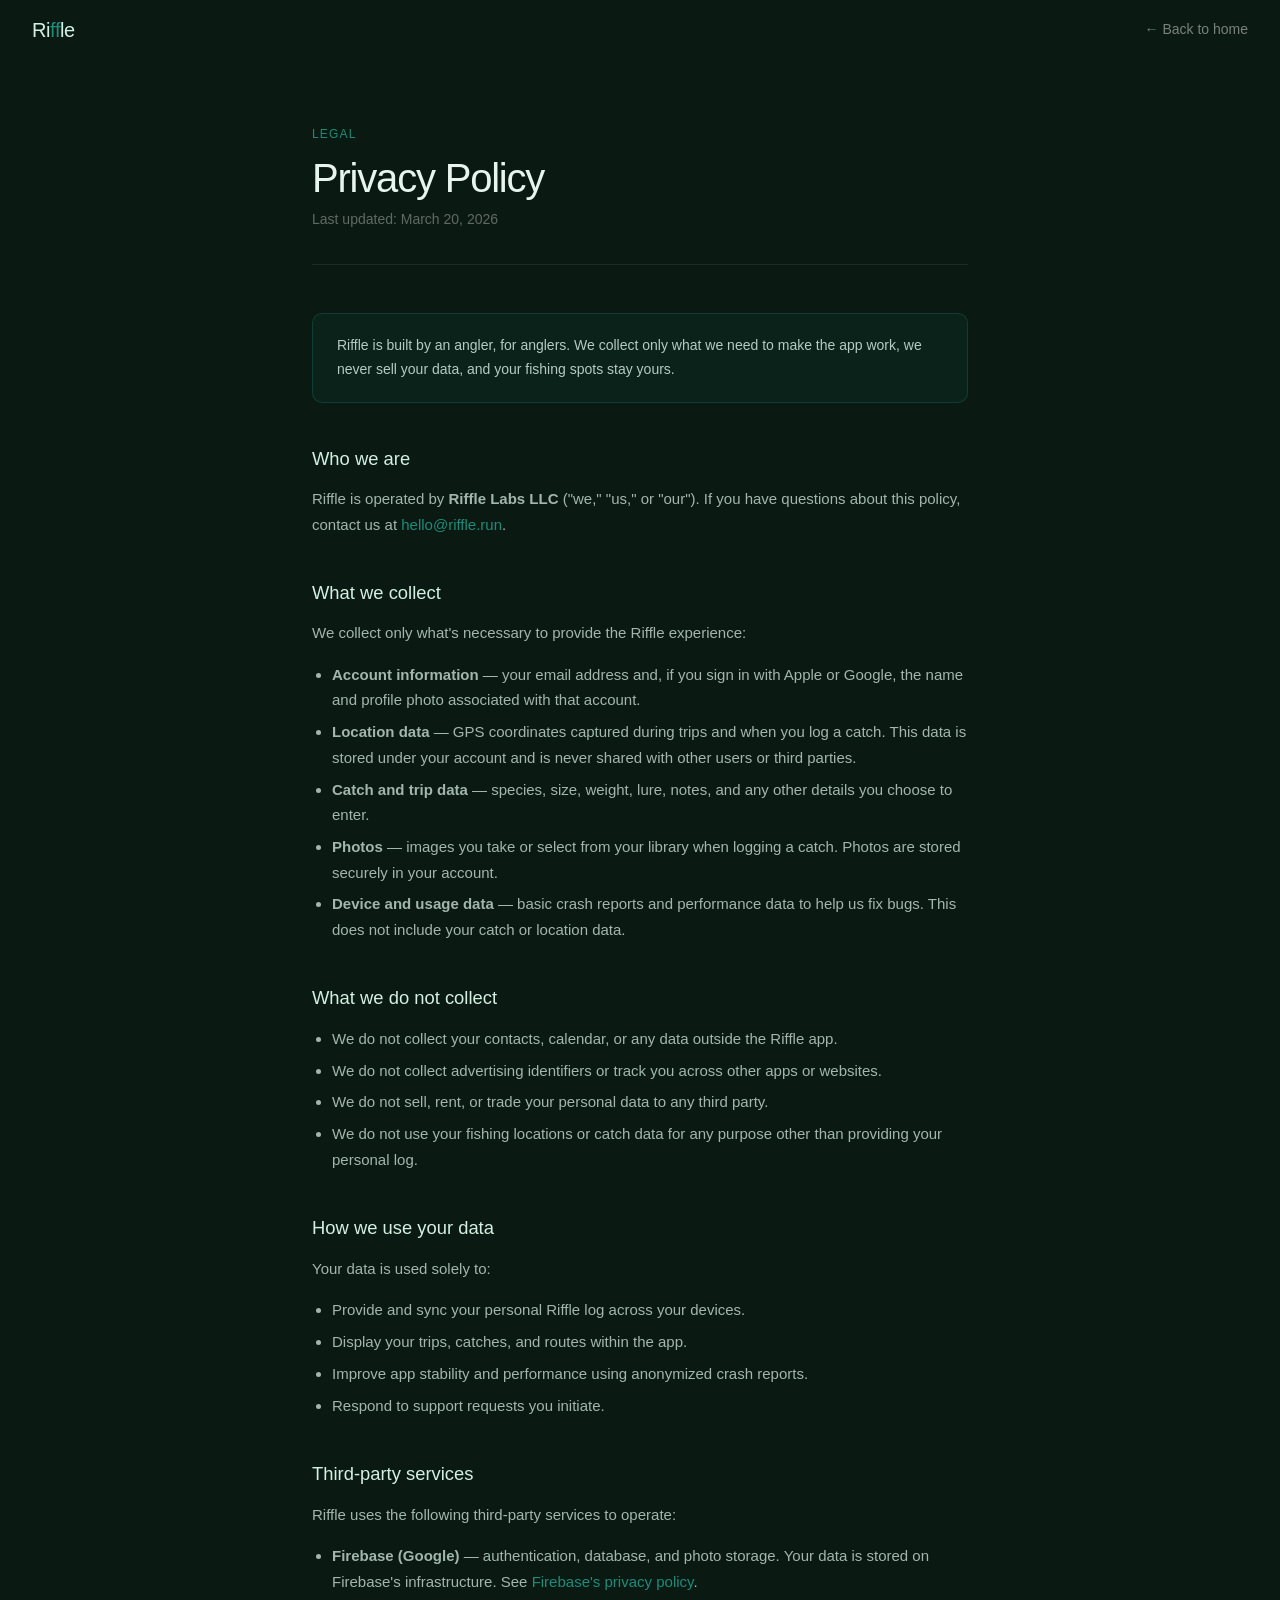
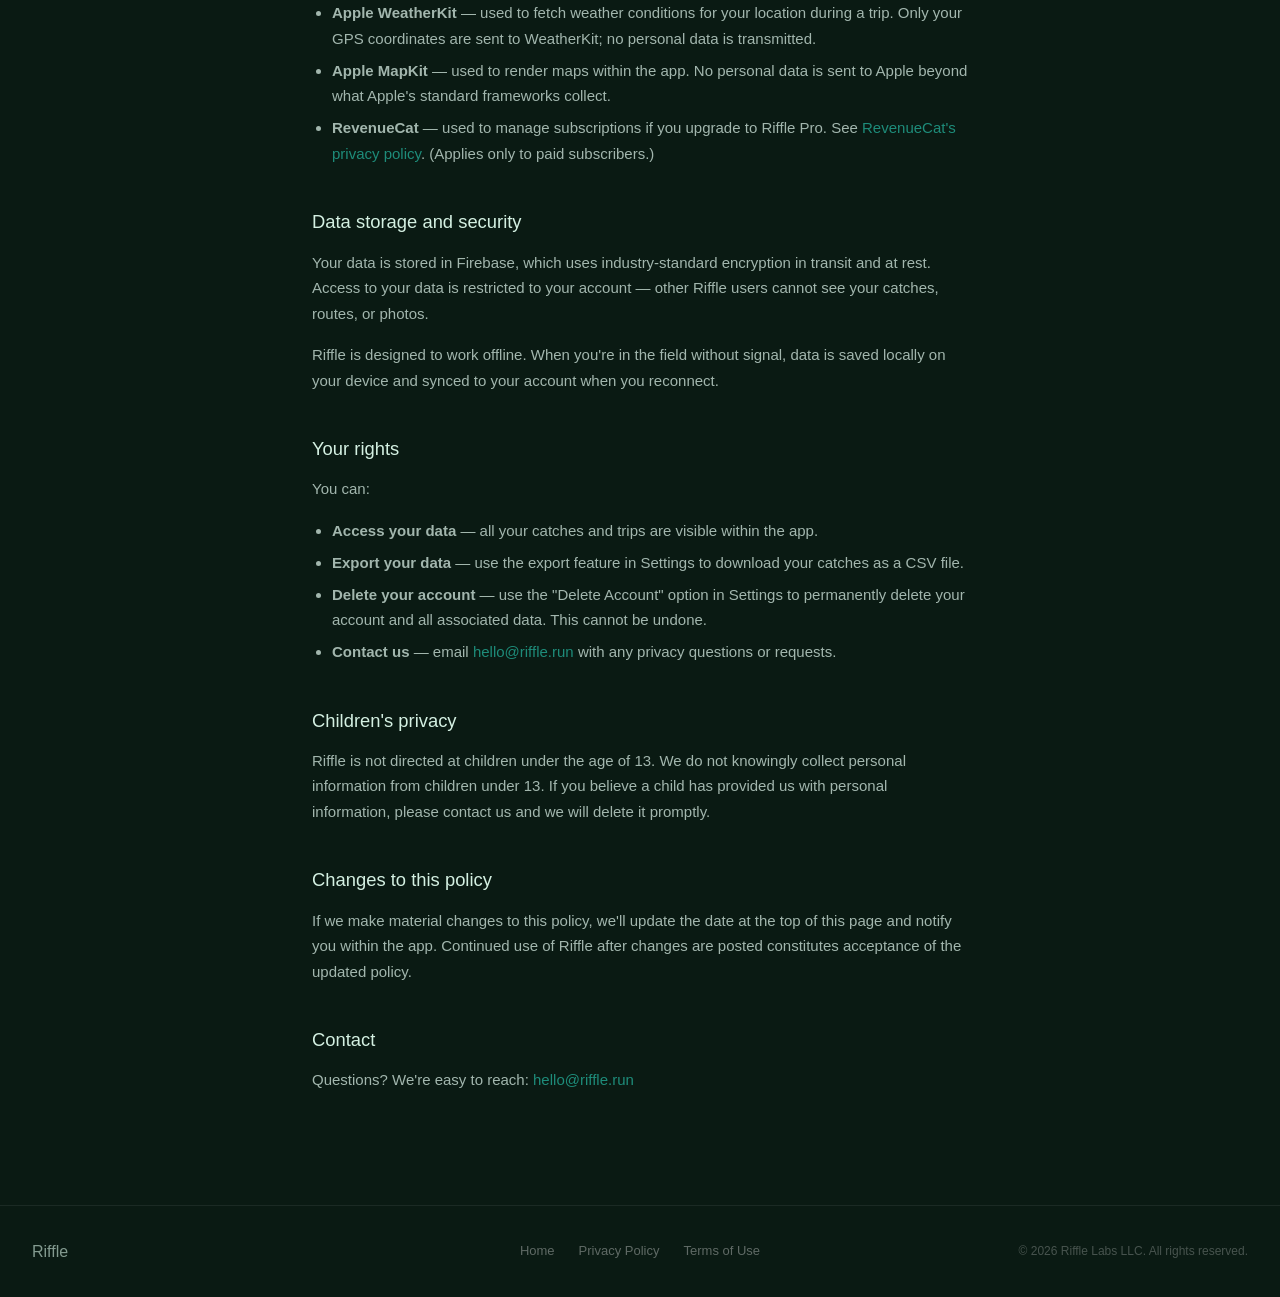
==== privacy.html @ 68048038 "Update site colors to match app palette and add scroll-aware nav - Hero background updated to rich t" ====
<!DOCTYPE html>
<html lang="en">
<head>
  <meta charset="UTF-8">
  <meta name="viewport" content="width=device-width, initial-scale=1.0">
  <title>Privacy Policy — Riffle</title>
  <meta name="description" content="Riffle privacy policy — we collect only what's needed to make the app work and never sell your data.">
  <meta name="robots" content="index, follow">
  <link rel="canonical" href="https://riffle.run/privacy.html">

  <!-- Open Graph -->
  <meta property="og:type" content="website">
  <meta property="og:url" content="https://riffle.run/privacy.html">
  <meta property="og:title" content="Privacy Policy — Riffle">
  <meta property="og:description" content="Riffle privacy policy — we collect only what's needed to make the app work and never sell your data.">
  <meta property="og:image" content="https://riffle.run/og-image.png">

  <link rel="stylesheet" href="global.css">
  <style>
    body { color: #c8ddd4; line-height: 1.7; }

    .container {
      max-width: 720px;
      margin: 0 auto;
      padding: 4rem 2rem 6rem;
    }
    .doc-label {
      font-size: 12px; letter-spacing: 0.1em;
      color: #1E8C7A; text-transform: uppercase;
      margin-bottom: 0.75rem;
    }
    h1 {
      font-size: 2.5rem; font-weight: 500;
      letter-spacing: -0.03em; color: #e8f5ef;
      margin-bottom: 0.5rem; line-height: 1.1;
    }
    .doc-meta {
      font-size: 14px; color: rgba(255,255,255,0.35);
      margin-bottom: 3rem;
      padding-bottom: 2rem;
      border-bottom: 0.5px solid rgba(255,255,255,0.08);
    }
    h2 {
      font-size: 1.15rem; font-weight: 500;
      color: #d4f0e2; margin: 2.5rem 0 0.75rem;
    }
    p {
      font-size: 15px; color: rgba(200,221,212,0.8);
      margin-bottom: 1rem;
    }
    ul {
      margin: 0.5rem 0 1rem 1.25rem;
    }
    li {
      font-size: 15px; color: rgba(200,221,212,0.8);
      margin-bottom: 0.4rem;
    }
    a { color: #1E8C7A; text-decoration: none; }
    a:hover { text-decoration: underline; }
    .highlight-box {
      background: rgba(30,140,122,0.08);
      border: 0.5px solid rgba(30,140,122,0.25);
      border-radius: 10px;
      padding: 1.25rem 1.5rem;
      margin: 2rem 0;
    }
    .highlight-box p {
      margin: 0; font-size: 14px;
      color: rgba(200,221,212,0.9);
    }
  </style>
</head>
<body>

<nav>
  <a href="index.html" class="nav-logo">Ri<span>ff</span>le</a>
  <a href="index.html" class="nav-back">← Back to home</a>
</nav>

<div class="container">
  <div class="doc-label">Legal</div>
  <h1>Privacy Policy</h1>
  <p class="doc-meta">Last updated: March 20, 2026</p>

  <div class="highlight-box">
    <p>Riffle is built by an angler, for anglers. We collect only what we need to make the app work, we never sell your data, and your fishing spots stay yours.</p>
  </div>

  <h2>Who we are</h2>
  <p>Riffle is operated by <strong>Riffle Labs LLC</strong> ("we," "us," or "our"). If you have questions about this policy, contact us at <a href="mailto:hello@riffle.run">hello@riffle.run</a>.</p>

  <h2>What we collect</h2>
  <p>We collect only what's necessary to provide the Riffle experience:</p>
  <ul>
    <li><strong>Account information</strong> — your email address and, if you sign in with Apple or Google, the name and profile photo associated with that account.</li>
    <li><strong>Location data</strong> — GPS coordinates captured during trips and when you log a catch. This data is stored under your account and is never shared with other users or third parties.</li>
    <li><strong>Catch and trip data</strong> — species, size, weight, lure, notes, and any other details you choose to enter.</li>
    <li><strong>Photos</strong> — images you take or select from your library when logging a catch. Photos are stored securely in your account.</li>
    <li><strong>Device and usage data</strong> — basic crash reports and performance data to help us fix bugs. This does not include your catch or location data.</li>
  </ul>

  <h2>What we do not collect</h2>
  <ul>
    <li>We do not collect your contacts, calendar, or any data outside the Riffle app.</li>
    <li>We do not collect advertising identifiers or track you across other apps or websites.</li>
    <li>We do not sell, rent, or trade your personal data to any third party.</li>
    <li>We do not use your fishing locations or catch data for any purpose other than providing your personal log.</li>
  </ul>

  <h2>How we use your data</h2>
  <p>Your data is used solely to:</p>
  <ul>
    <li>Provide and sync your personal Riffle log across your devices.</li>
    <li>Display your trips, catches, and routes within the app.</li>
    <li>Improve app stability and performance using anonymized crash reports.</li>
    <li>Respond to support requests you initiate.</li>
  </ul>

  <h2>Third-party services</h2>
  <p>Riffle uses the following third-party services to operate:</p>
  <ul>
    <li><strong>Firebase (Google)</strong> — authentication, database, and photo storage. Your data is stored on Firebase's infrastructure. See <a href="https://firebase.google.com/support/privacy" target="_blank">Firebase's privacy policy</a>.</li>
    <li><strong>Apple WeatherKit</strong> — used to fetch weather conditions for your location during a trip. Only your GPS coordinates are sent to WeatherKit; no personal data is transmitted.</li>
    <li><strong>Apple MapKit</strong> — used to render maps within the app. No personal data is sent to Apple beyond what Apple's standard frameworks collect.</li>
    <li><strong>RevenueCat</strong> — used to manage subscriptions if you upgrade to Riffle Pro. See <a href="https://www.revenuecat.com/privacy" target="_blank">RevenueCat's privacy policy</a>. (Applies only to paid subscribers.)</li>
  </ul>

  <h2>Data storage and security</h2>
  <p>Your data is stored in Firebase, which uses industry-standard encryption in transit and at rest. Access to your data is restricted to your account — other Riffle users cannot see your catches, routes, or photos.</p>
  <p>Riffle is designed to work offline. When you're in the field without signal, data is saved locally on your device and synced to your account when you reconnect.</p>

  <h2>Your rights</h2>
  <p>You can:</p>
  <ul>
    <li><strong>Access your data</strong> — all your catches and trips are visible within the app.</li>
    <li><strong>Export your data</strong> — use the export feature in Settings to download your catches as a CSV file.</li>
    <li><strong>Delete your account</strong> — use the "Delete Account" option in Settings to permanently delete your account and all associated data. This cannot be undone.</li>
    <li><strong>Contact us</strong> — email <a href="mailto:hello@riffle.run">hello@riffle.run</a> with any privacy questions or requests.</li>
  </ul>

  <h2>Children's privacy</h2>
  <p>Riffle is not directed at children under the age of 13. We do not knowingly collect personal information from children under 13. If you believe a child has provided us with personal information, please contact us and we will delete it promptly.</p>

  <h2>Changes to this policy</h2>
  <p>If we make material changes to this policy, we'll update the date at the top of this page and notify you within the app. Continued use of Riffle after changes are posted constitutes acceptance of the updated policy.</p>

  <h2>Contact</h2>
  <p>Questions? We're easy to reach: <a href="mailto:hello@riffle.run">hello@riffle.run</a></p>
</div>

<footer>
  <div class="footer-logo">Riffle</div>
  <div class="footer-links">
    <a href="index.html">Home</a>
    <a href="privacy.html">Privacy Policy</a>
    <a href="terms.html">Terms of Use</a>
  </div>
  <div class="footer-copy">© 2026 Riffle Labs LLC. All rights reserved.</div>
</footer>

<script>
  const nav = document.querySelector('nav');
  const onScroll = () => nav.classList.toggle('scrolled', window.scrollY > 10);
  window.addEventListener('scroll', onScroll, { passive: true });
</script>
</body>
</html>
---- global.css ----
/* Reset */
* { margin: 0; padding: 0; box-sizing: border-box; }
html { scroll-behavior: smooth; }

/* Base */
body {
  font-family: -apple-system, BlinkMacSystemFont, 'Segoe UI', sans-serif;
  background: #0a1a13;
}

/* Nav */
nav {
  position: sticky; top: 0; z-index: 100;
  display: flex; align-items: center; justify-content: space-between;
  padding: 0 2rem; height: 60px;
  background: transparent;
  backdrop-filter: none;
  border-bottom: 0.5px solid transparent;
  transition: background 0.3s ease, border-color 0.3s ease, backdrop-filter 0.3s ease;
}
nav.scrolled {
  background: rgba(10, 26, 19, 0.85);
  backdrop-filter: blur(8px);
  border-bottom-color: rgba(255,255,255,0.08);
}
.nav-logo { font-size: 20px; font-weight: 500; letter-spacing: -0.02em; color: #d4f0e2; text-decoration: none; }
.nav-logo span { color: #1E8C7A; }
.nav-links { display: flex; gap: 1.5rem; align-items: center; }
.nav-links a { font-size: 14px; color: rgba(240,237,232,0.65); text-decoration: none; transition: color 0.2s; }
.nav-links a:hover { color: #d4f0e2; }
.nav-cta {
  background: #F0A030; color: #fff; border: none;
  padding: 8px 18px; border-radius: 20px; font-size: 14px; font-weight: 500;
  cursor: pointer; text-decoration: none; transition: background 0.2s;
}
.nav-cta:hover { background: #D98E28; }
.nav-back { font-size: 14px; color: rgba(255,255,255,0.45); text-decoration: none; transition: color 0.2s; }
.nav-back:hover { color: #d4f0e2; }

/* Footer */
footer {
  padding: 2rem;
  border-top: 0.5px solid rgba(255,255,255,0.07);
  display: grid; grid-template-columns: 1fr auto 1fr;
  align-items: center; gap: 1rem;
}
.footer-copy { justify-self: end; }
.footer-logo { font-size: 16px; font-weight: 500; color: rgba(212,240,226,0.6); }
.footer-links { display: flex; gap: 1.5rem; flex-wrap: wrap; }
.footer-links a { font-size: 13px; color: rgba(255,255,255,0.35); text-decoration: none; transition: color 0.2s; }
.footer-links a:hover { color: rgba(255,255,255,0.65); }
.footer-copy { font-size: 12px; color: rgba(255,255,255,0.25); }

@media (max-width: 860px) {
  footer {
    display: flex; flex-direction: column;
    align-items: center; text-align: center;
    gap: 0.75rem;
  }
  .footer-copy { justify-self: unset; }
  .footer-links { justify-content: center; }
}
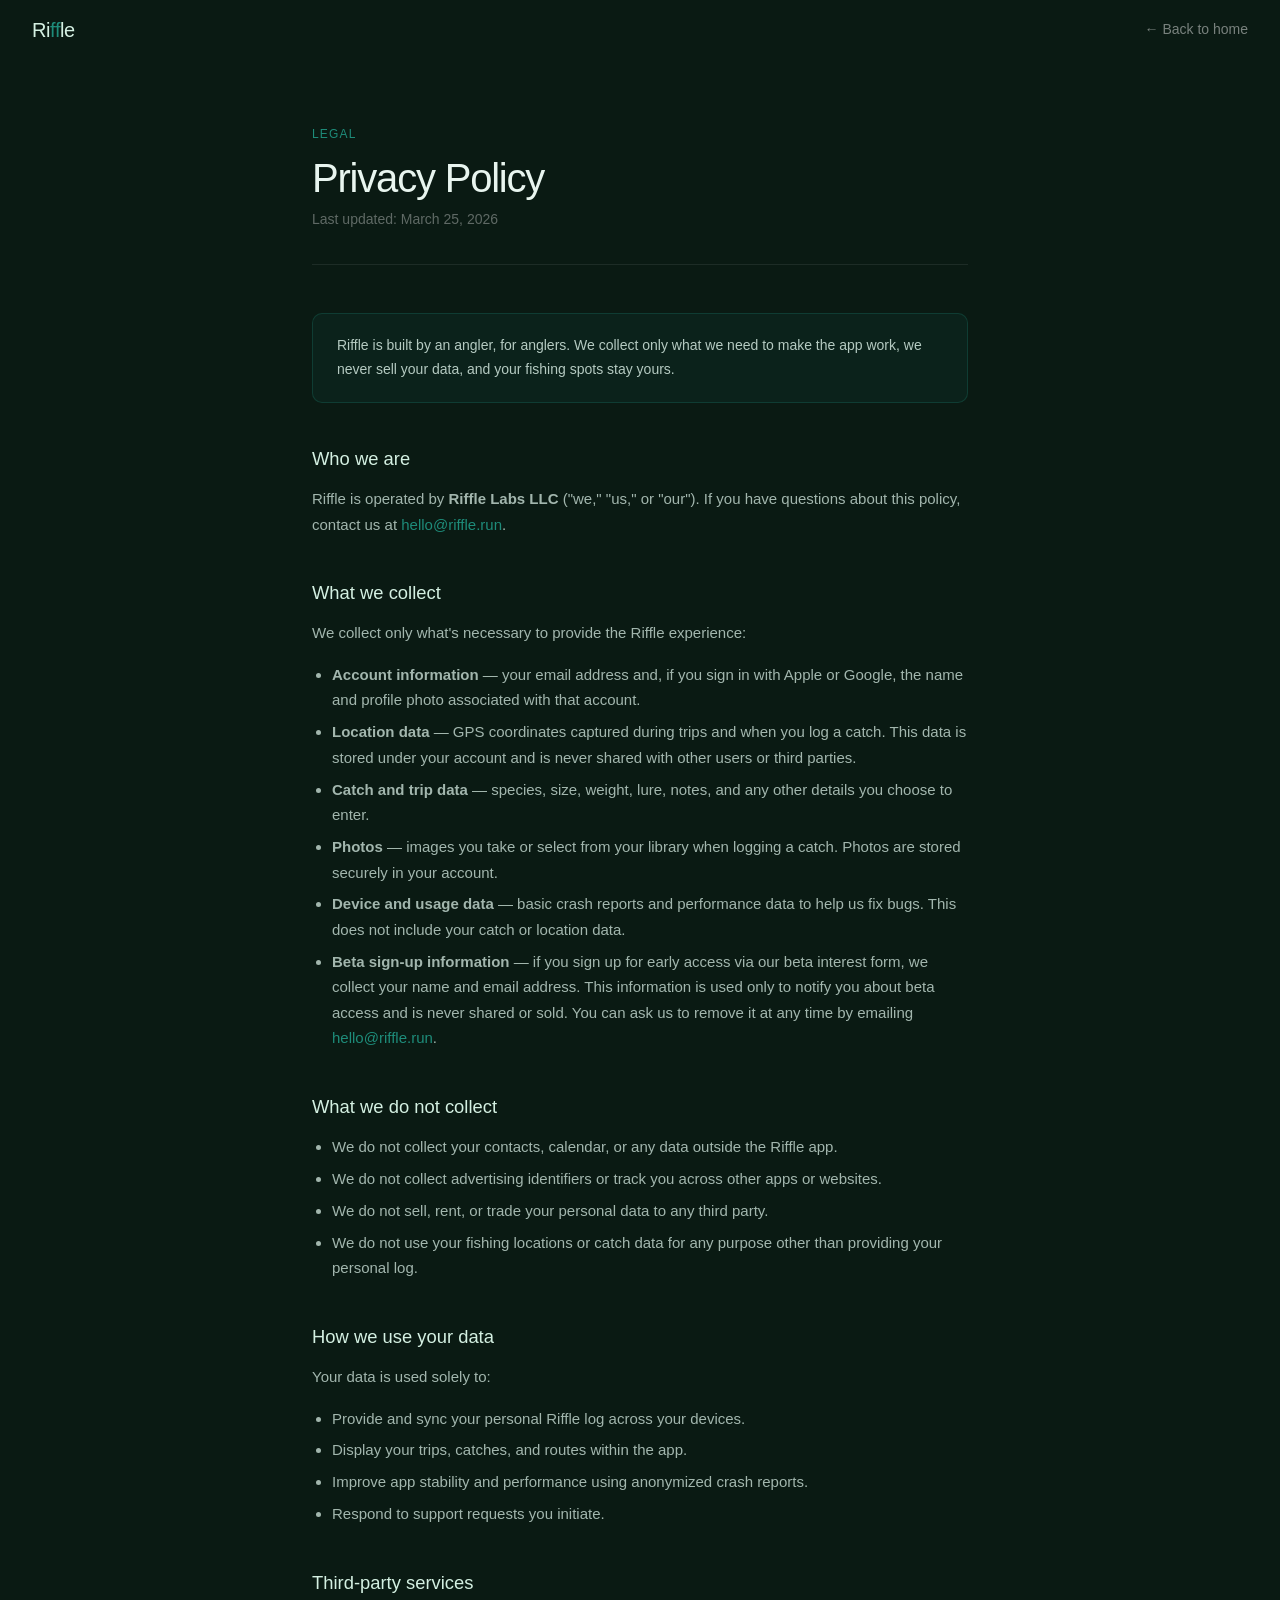
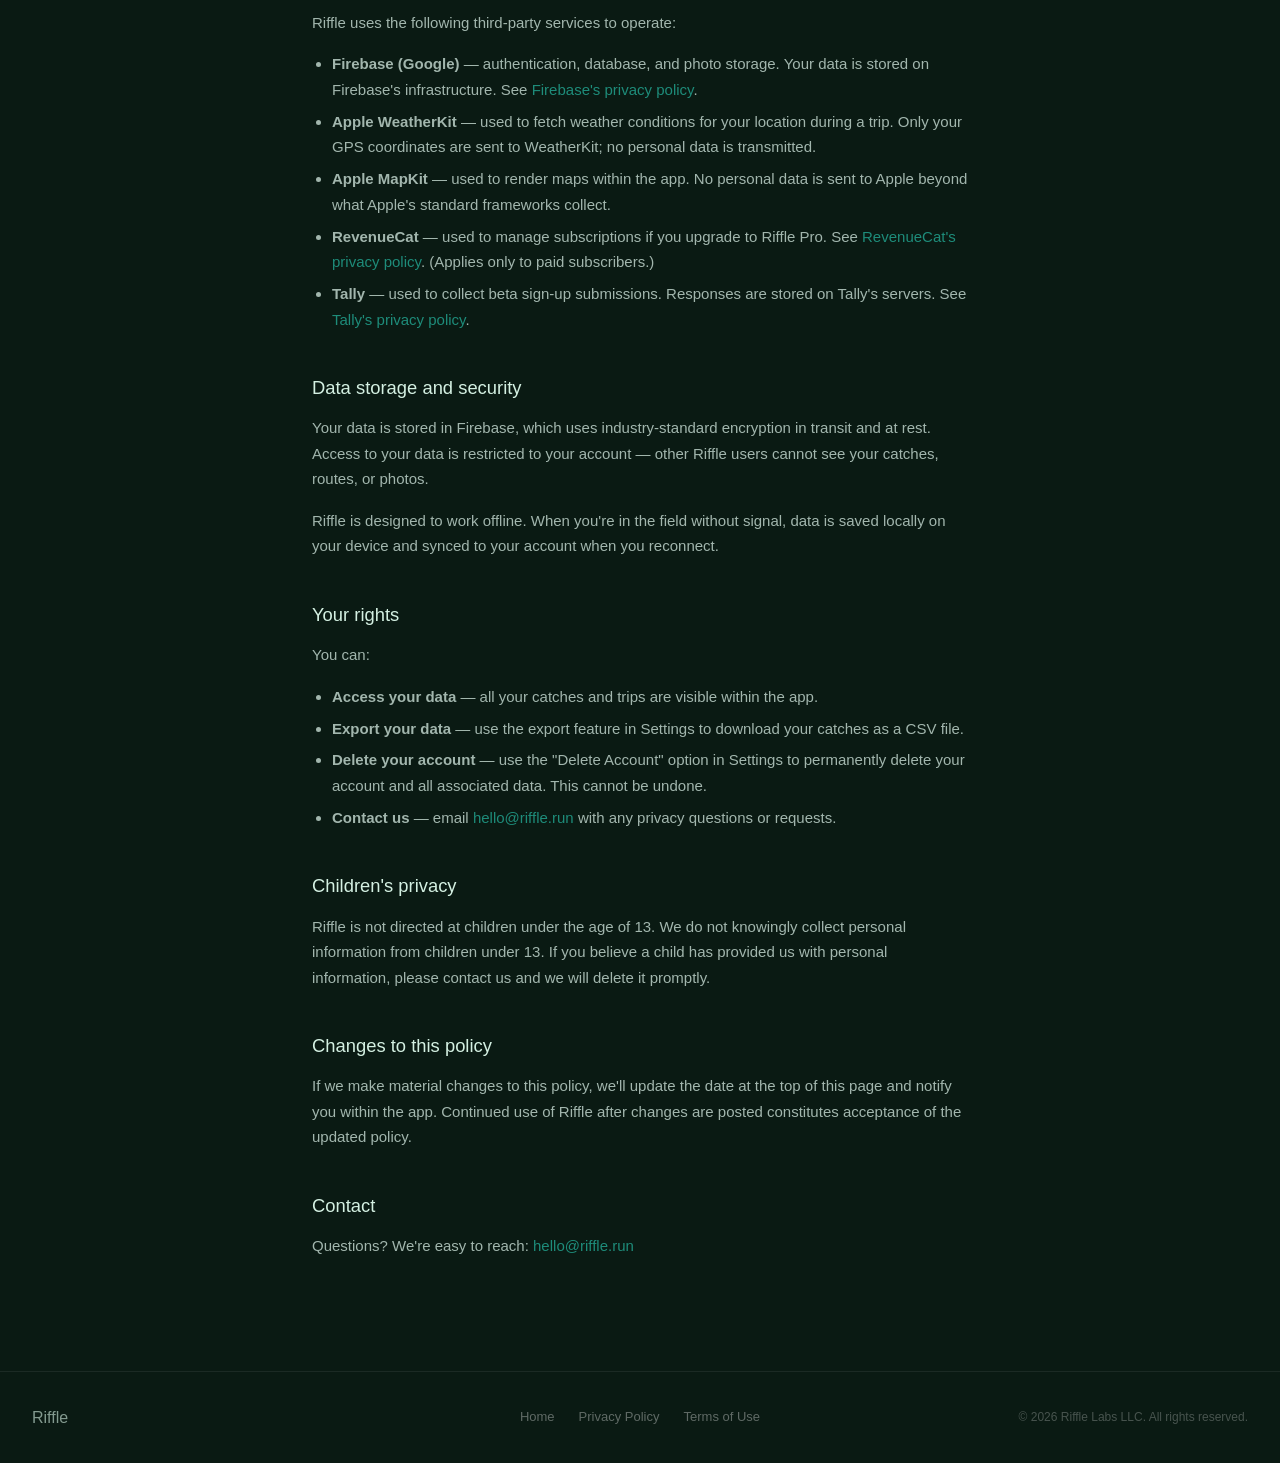
==== commit ca38c6ad: "Update privacy policy for beta sign-up data collection Co-Authored-By: Claude Sonnet 4.6 <noreply@an" ====
--- a/privacy.html
+++ b/privacy.html
@@ -80,7 +80,7 @@
 <div class="container">
   <div class="doc-label">Legal</div>
   <h1>Privacy Policy</h1>
-  <p class="doc-meta">Last updated: March 20, 2026</p>
+  <p class="doc-meta">Last updated: March 25, 2026</p>
 
   <div class="highlight-box">
     <p>Riffle is built by an angler, for anglers. We collect only what we need to make the app work, we never sell your data, and your fishing spots stay yours.</p>
@@ -97,6 +97,7 @@
     <li><strong>Catch and trip data</strong> — species, size, weight, lure, notes, and any other details you choose to enter.</li>
     <li><strong>Photos</strong> — images you take or select from your library when logging a catch. Photos are stored securely in your account.</li>
     <li><strong>Device and usage data</strong> — basic crash reports and performance data to help us fix bugs. This does not include your catch or location data.</li>
+    <li><strong>Beta sign-up information</strong> — if you sign up for early access via our beta interest form, we collect your name and email address. This information is used only to notify you about beta access and is never shared or sold. You can ask us to remove it at any time by emailing <a href="mailto:hello@riffle.run">hello@riffle.run</a>.</li>
   </ul>
 
   <h2>What we do not collect</h2>
@@ -123,6 +124,7 @@
     <li><strong>Apple WeatherKit</strong> — used to fetch weather conditions for your location during a trip. Only your GPS coordinates are sent to WeatherKit; no personal data is transmitted.</li>
     <li><strong>Apple MapKit</strong> — used to render maps within the app. No personal data is sent to Apple beyond what Apple's standard frameworks collect.</li>
     <li><strong>RevenueCat</strong> — used to manage subscriptions if you upgrade to Riffle Pro. See <a href="https://www.revenuecat.com/privacy" target="_blank">RevenueCat's privacy policy</a>. (Applies only to paid subscribers.)</li>
+    <li><strong>Tally</strong> — used to collect beta sign-up submissions. Responses are stored on Tally's servers. See <a href="https://tally.so/help/privacy-policy" target="_blank">Tally's privacy policy</a>.</li>
   </ul>
 
   <h2>Data storage and security</h2>
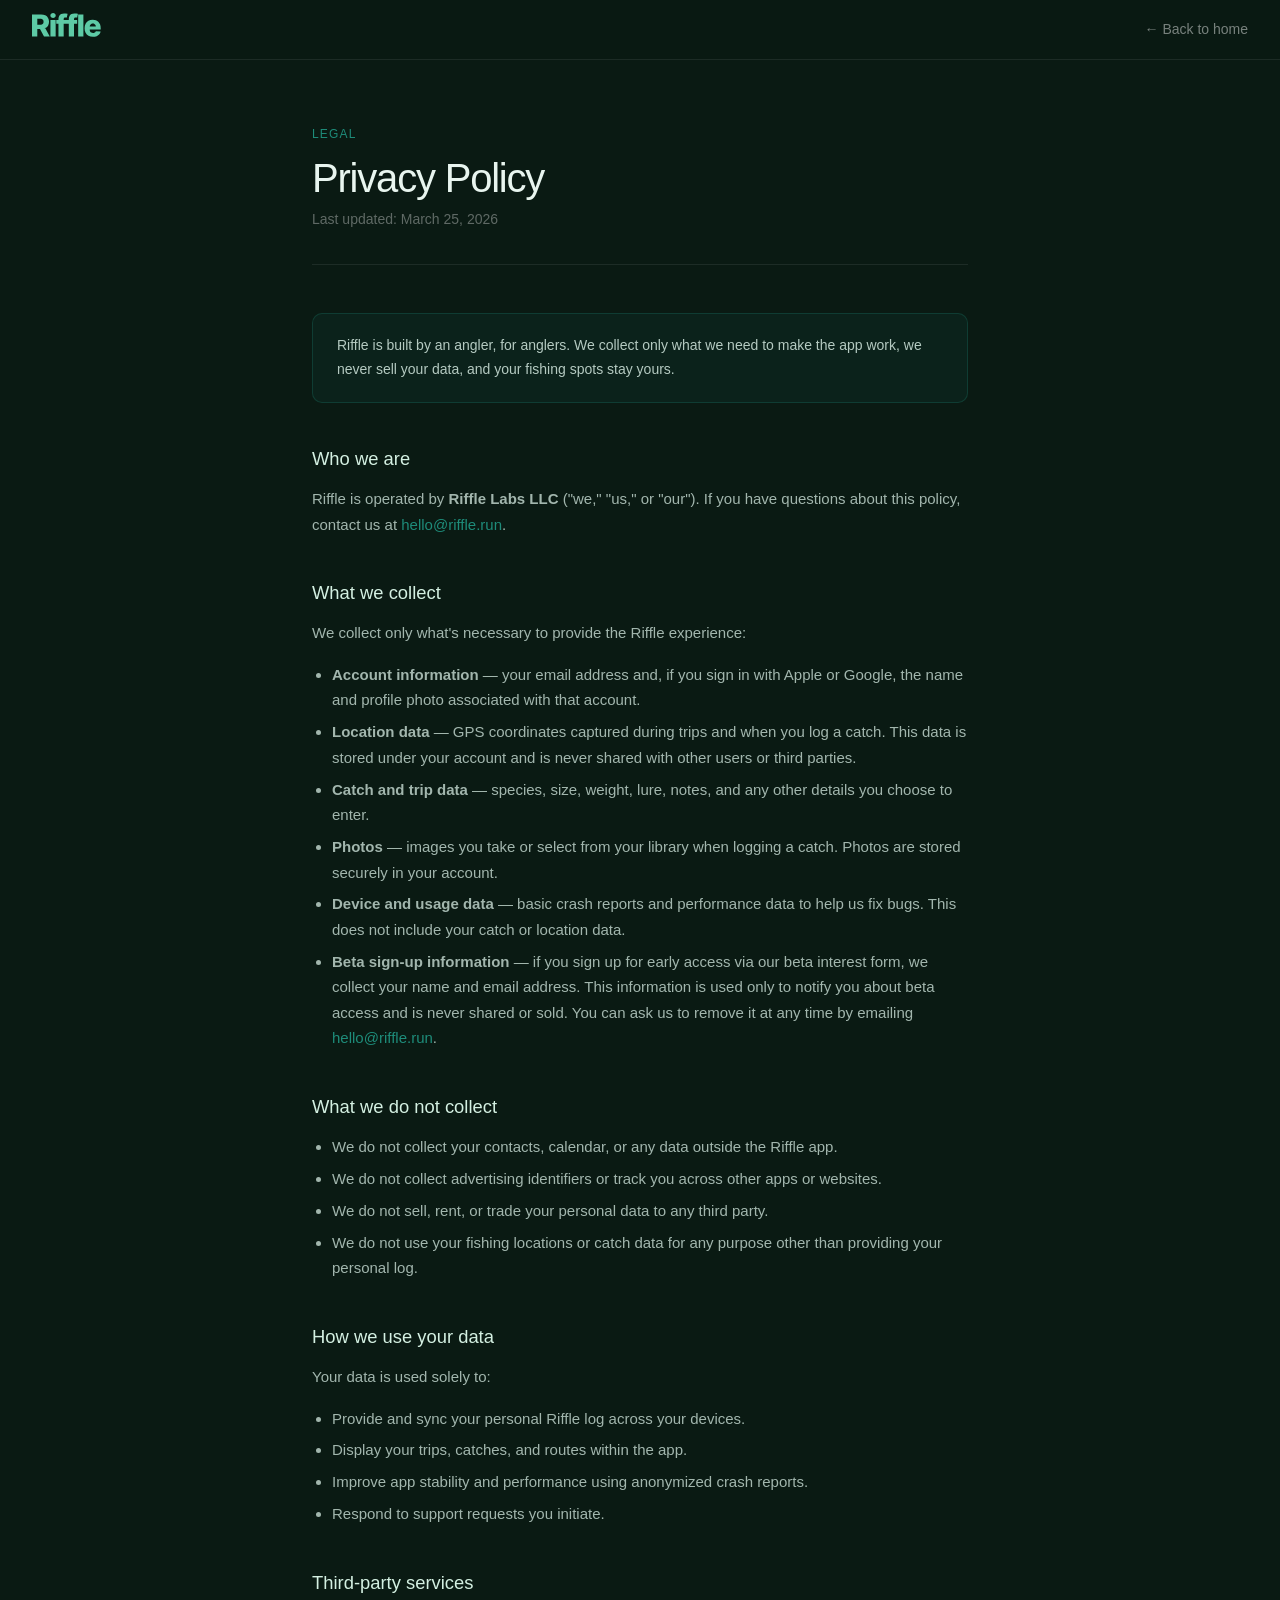
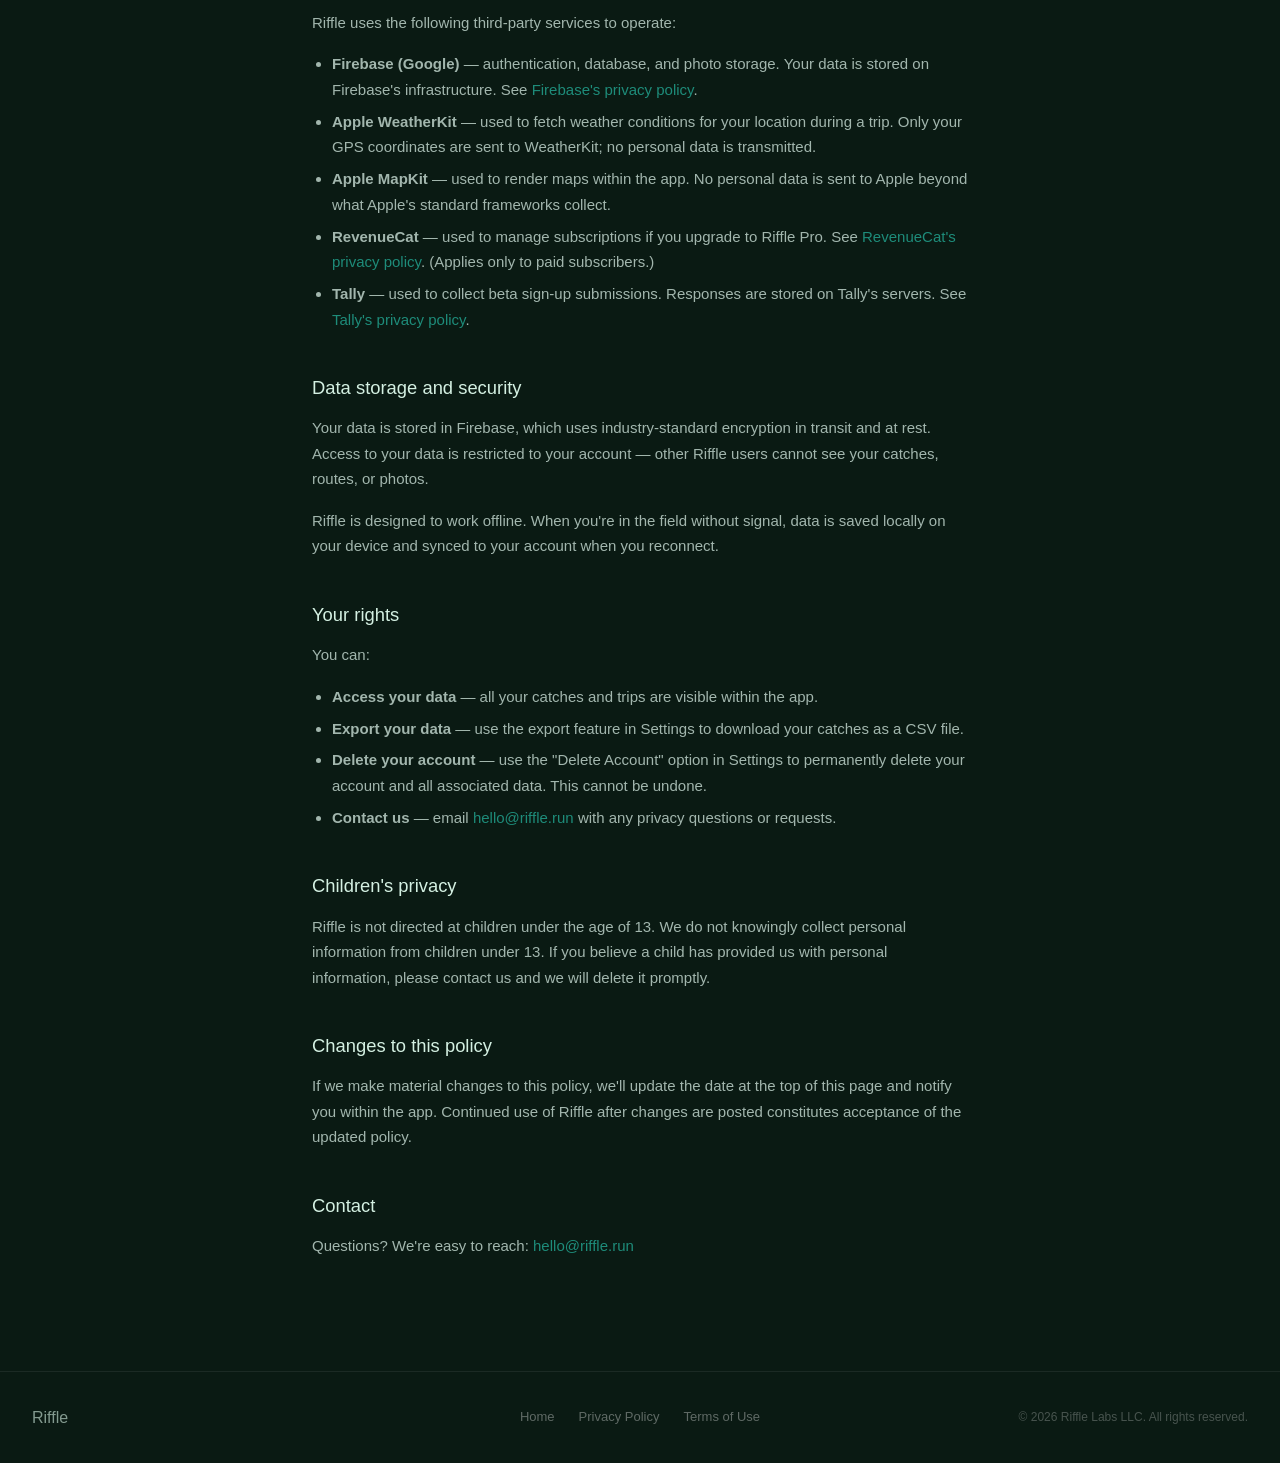
==== commit 637bdcd4: "Add SVG logo and persistent dark nav background Co-Authored-By: Claude Sonnet 4.6 <noreply@anthropic" ====
--- a/privacy.html
+++ b/privacy.html
@@ -73,7 +73,7 @@
 <body>
 
 <nav>
-  <a href="index.html" class="nav-logo">Ri<span>ff</span>le</a>
+  <a href="index.html" class="nav-logo"><img src="Riffle.svg" alt="Riffle" height="24"></a>
   <a href="index.html" class="nav-back">← Back to home</a>
 </nav>
 
--- a/global.css
+++ b/global.css
@@ -13,9 +13,9 @@
   position: sticky; top: 0; z-index: 100;
   display: flex; align-items: center; justify-content: space-between;
   padding: 0 2rem; height: 60px;
-  background: transparent;
-  backdrop-filter: none;
-  border-bottom: 0.5px solid transparent;
+  background: rgba(10, 26, 19, 0.85);
+  backdrop-filter: blur(8px);
+  border-bottom: 0.5px solid rgba(255,255,255,0.08);
   transition: background 0.3s ease, border-color 0.3s ease, backdrop-filter 0.3s ease;
 }
 nav.scrolled {
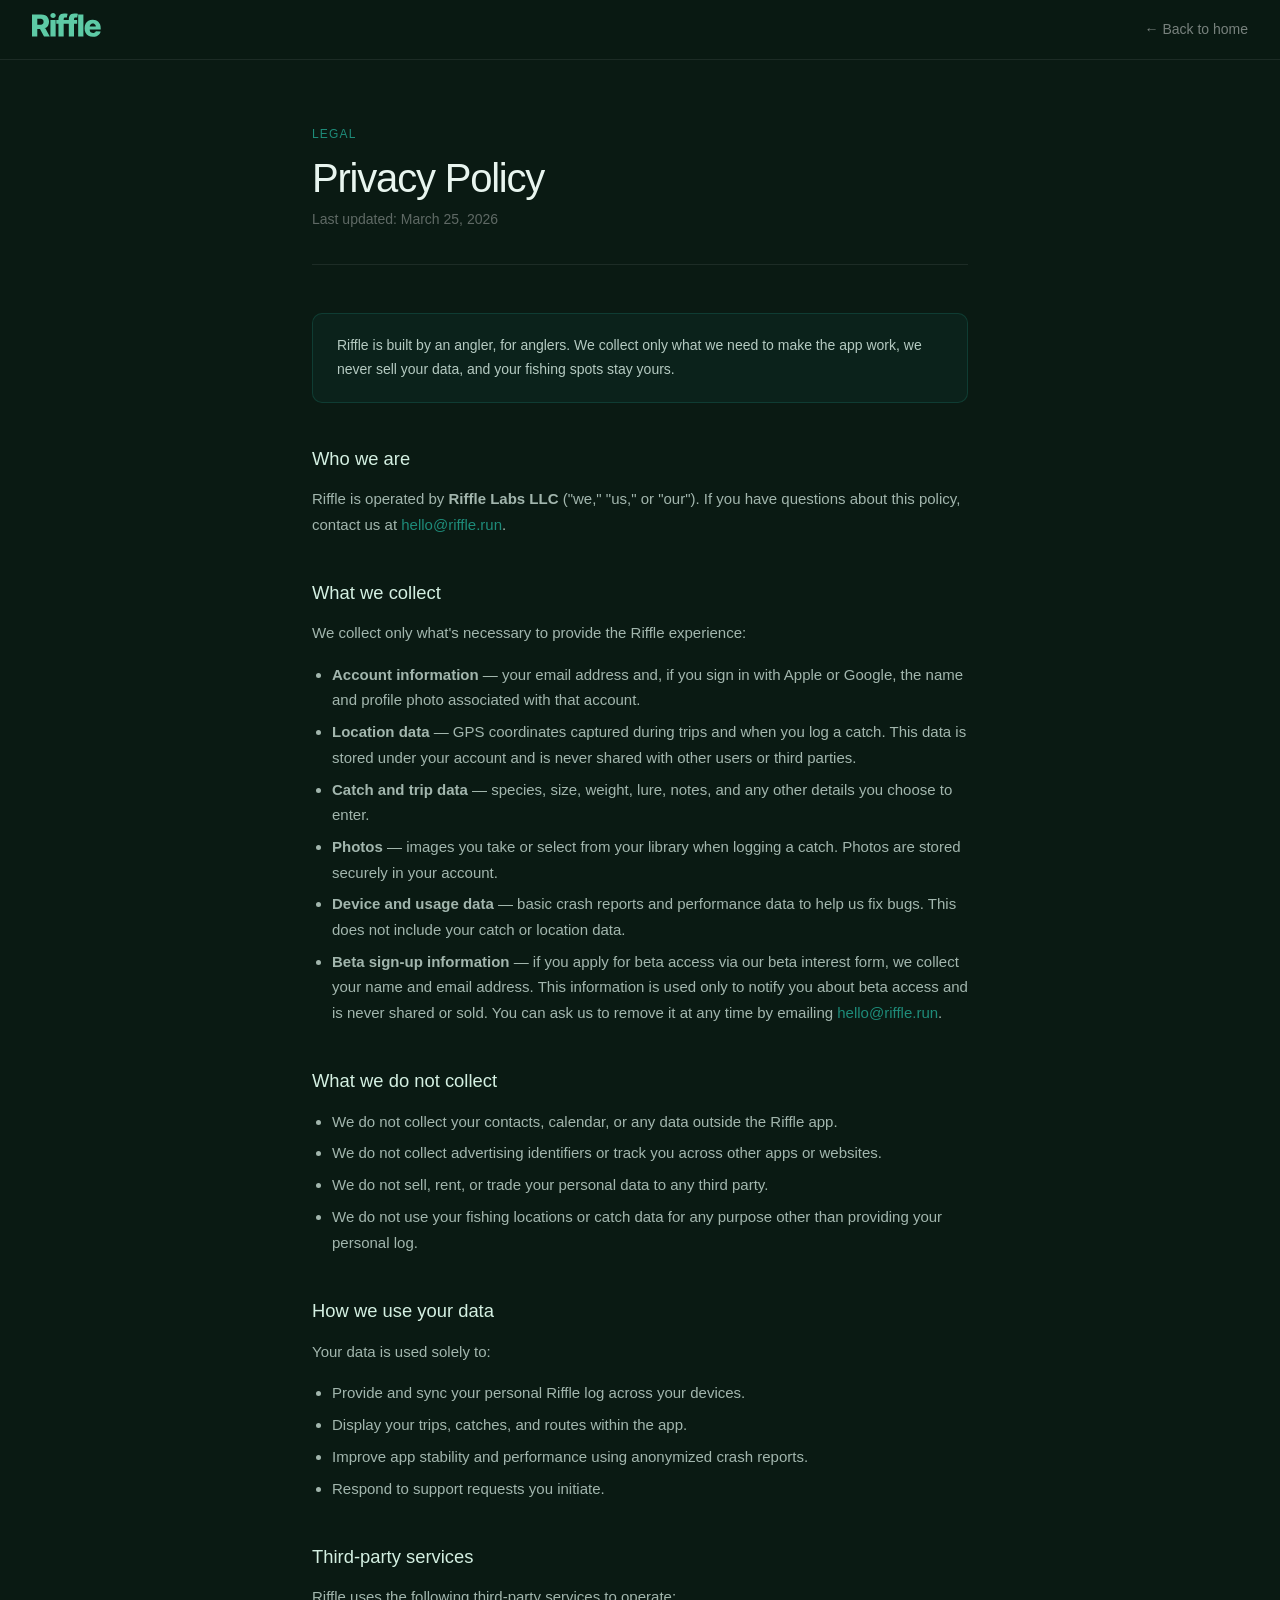
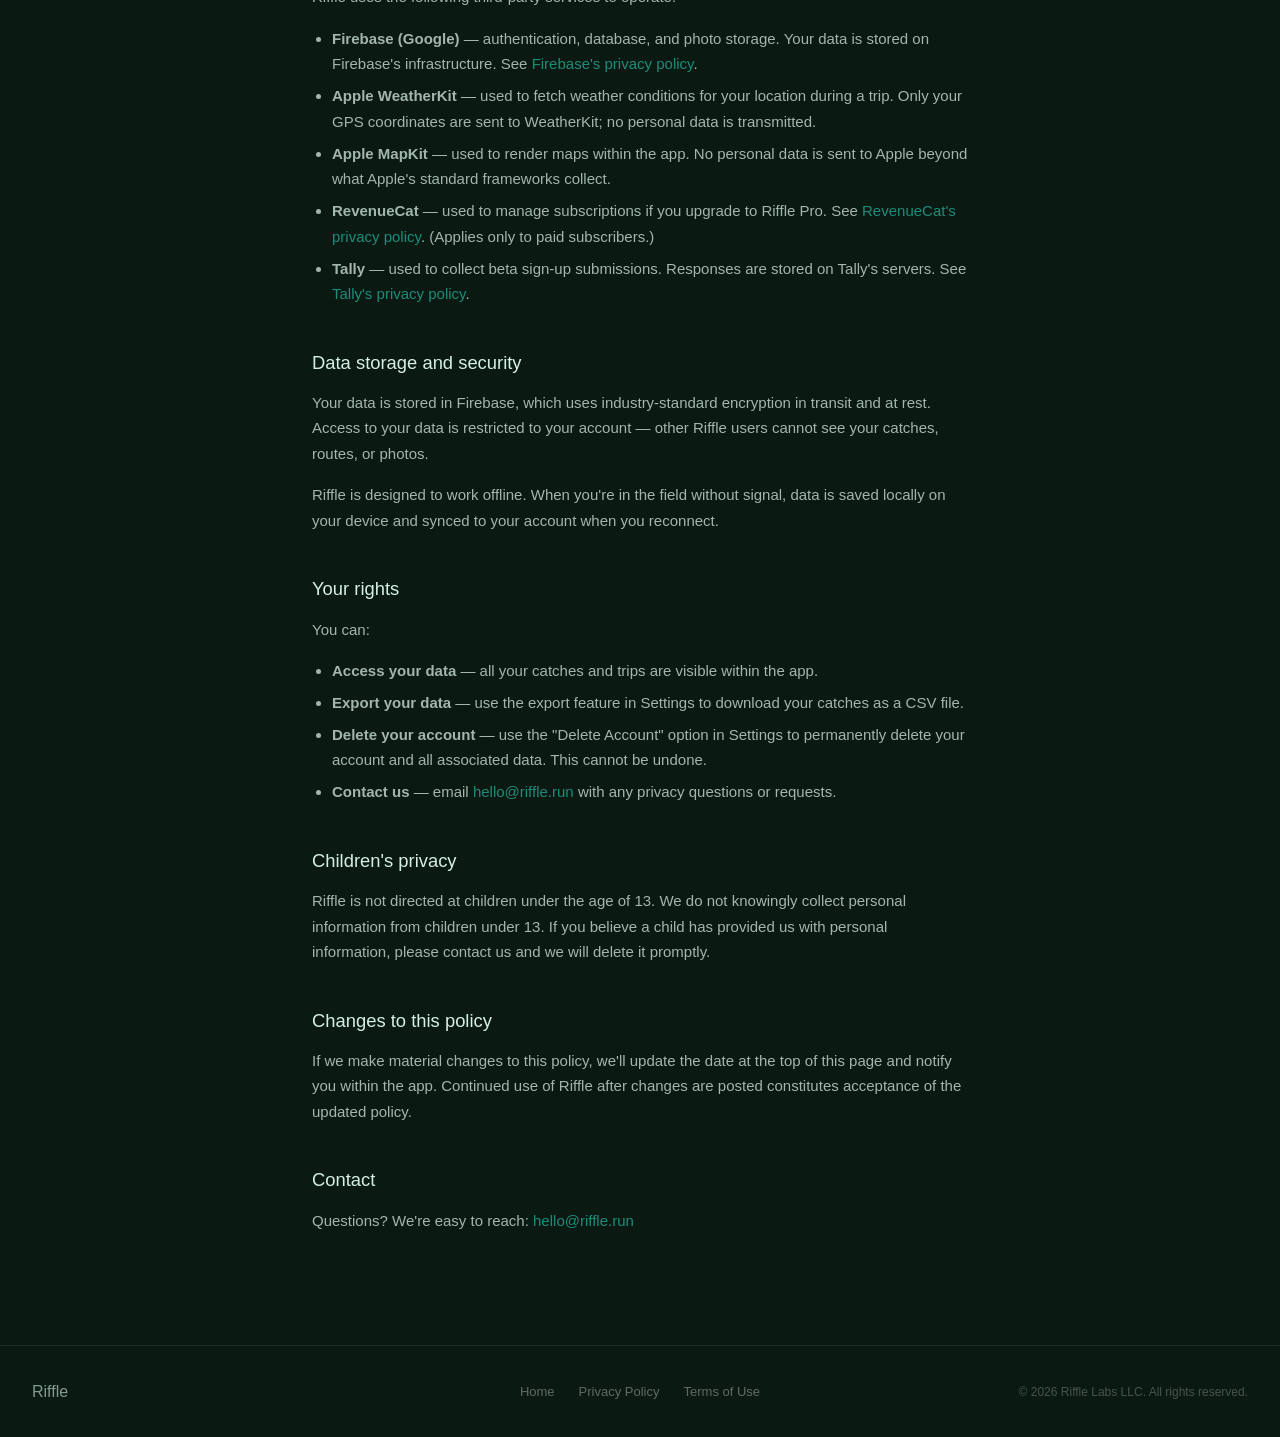
==== commit 9c50a522: "Reframe beta CTAs to reflect hand-selected access, not auto-access Updated section heading, subheadi" ====
--- a/privacy.html
+++ b/privacy.html
@@ -97,7 +97,7 @@
     <li><strong>Catch and trip data</strong> — species, size, weight, lure, notes, and any other details you choose to enter.</li>
     <li><strong>Photos</strong> — images you take or select from your library when logging a catch. Photos are stored securely in your account.</li>
     <li><strong>Device and usage data</strong> — basic crash reports and performance data to help us fix bugs. This does not include your catch or location data.</li>
-    <li><strong>Beta sign-up information</strong> — if you sign up for early access via our beta interest form, we collect your name and email address. This information is used only to notify you about beta access and is never shared or sold. You can ask us to remove it at any time by emailing <a href="mailto:hello@riffle.run">hello@riffle.run</a>.</li>
+    <li><strong>Beta sign-up information</strong> — if you apply for beta access via our beta interest form, we collect your name and email address. This information is used only to notify you about beta access and is never shared or sold. You can ask us to remove it at any time by emailing <a href="mailto:hello@riffle.run">hello@riffle.run</a>.</li>
   </ul>
 
   <h2>What we do not collect</h2>
--- a/global.css
+++ b/global.css
@@ -2,54 +2,93 @@
 * { margin: 0; padding: 0; box-sizing: border-box; }
 html { scroll-behavior: smooth; }
 
+/* Tokens */
+:root {
+  /* Colors */
+  --color-bg:           #0a1a13;
+  --color-bg-dark:      #0d2119;
+  --color-bg-surface:   #0f2920;
+  --color-teal:         #1E8C7A;
+  --color-teal-dim:     rgba(30,140,122,0.2);
+  --color-amber:        #D4920F;
+  --color-amber-hover:  #B87C0C;
+  --color-text:         #e8f5ef;
+  --color-text-soft:    #d4f0e2;
+  --color-text-muted:   rgba(232,245,239,0.55);
+  --color-border:       rgba(255,255,255,0.07);
+  --color-border-nav:   rgba(255,255,255,0.08);
+
+  /* Spacing */
+  --space-xs:   0.5rem;
+  --space-sm:   1rem;
+  --space-md:   1.5rem;
+  --space-lg:   2rem;
+  --space-xl:   3rem;
+  --space-2xl:  5rem;
+  --space-3xl:  6rem;
+
+  /* Nav */
+  --nav-height: 60px;
+}
+
 /* Base */
 body {
   font-family: -apple-system, BlinkMacSystemFont, 'Segoe UI', sans-serif;
-  background: #0a1a13;
+  background: var(--color-bg);
 }
 
 /* Nav */
 nav {
   position: sticky; top: 0; z-index: 100;
   display: flex; align-items: center; justify-content: space-between;
-  padding: 0 2rem; height: 60px;
+  padding: 0 var(--space-lg); height: var(--nav-height);
   background: rgba(10, 26, 19, 0.85);
   backdrop-filter: blur(8px);
-  border-bottom: 0.5px solid rgba(255,255,255,0.08);
+  border-bottom: 0.5px solid var(--color-border-nav);
   transition: background 0.3s ease, border-color 0.3s ease, backdrop-filter 0.3s ease;
 }
 nav.scrolled {
   background: rgba(10, 26, 19, 0.85);
   backdrop-filter: blur(8px);
-  border-bottom-color: rgba(255,255,255,0.08);
+  border-bottom-color: var(--color-border-nav);
 }
-.nav-logo { font-size: 20px; font-weight: 500; letter-spacing: -0.02em; color: #d4f0e2; text-decoration: none; }
-.nav-logo span { color: #1E8C7A; }
-.nav-links { display: flex; gap: 1.5rem; align-items: center; }
+.nav-logo { font-size: 20px; font-weight: 500; letter-spacing: -0.02em; color: var(--color-text-soft); text-decoration: none; }
+.nav-logo span { color: var(--color-teal); }
+.nav-links { display: flex; gap: var(--space-md); align-items: center; }
 .nav-links a { font-size: 14px; color: rgba(240,237,232,0.65); text-decoration: none; transition: color 0.2s; }
-.nav-links a:hover { color: #d4f0e2; }
-.nav-cta {
-  background: #F0A030; color: #fff; border: none;
-  padding: 8px 18px; border-radius: 20px; font-size: 14px; font-weight: 500;
+.nav-links a:hover { color: var(--color-text-soft); }
+.nav-cta, .nav-links a.nav-cta {
+  background: var(--color-amber); color: #fff; border: none;
+  padding: 8px 18px; border-radius: 12px; font-size: 14px; font-weight: 500;
   cursor: pointer; text-decoration: none; transition: background 0.2s;
 }
-.nav-cta:hover { background: #D98E28; }
+.nav-cta:hover, .nav-links a.nav-cta:hover { background: var(--color-amber-hover); color: #fff; }
 .nav-back { font-size: 14px; color: rgba(255,255,255,0.45); text-decoration: none; transition: color 0.2s; }
-.nav-back:hover { color: #d4f0e2; }
+.nav-back:hover { color: var(--color-text-soft); }
+.nav-section-links { display: contents; }
 
 /* Footer */
 footer {
-  padding: 2rem;
-  border-top: 0.5px solid rgba(255,255,255,0.07);
+  padding: var(--space-lg);
+  border-top: 0.5px solid var(--color-border);
   display: grid; grid-template-columns: 1fr auto 1fr;
-  align-items: center; gap: 1rem;
+  align-items: center; gap: var(--space-sm);
 }
 .footer-copy { justify-self: end; }
 .footer-logo { font-size: 16px; font-weight: 500; color: rgba(212,240,226,0.6); }
-.footer-links { display: flex; gap: 1.5rem; flex-wrap: wrap; }
+.footer-links { display: flex; gap: var(--space-md); flex-wrap: wrap; }
 .footer-links a { font-size: 13px; color: rgba(255,255,255,0.35); text-decoration: none; transition: color 0.2s; }
 .footer-links a:hover { color: rgba(255,255,255,0.65); }
 .footer-copy { font-size: 12px; color: rgba(255,255,255,0.25); }
+
+@media (max-width: 640px) {
+  nav {
+    padding: 0 var(--space-md);
+  }
+  .nav-section-links {
+    display: none;
+  }
+}
 
 @media (max-width: 860px) {
   footer {
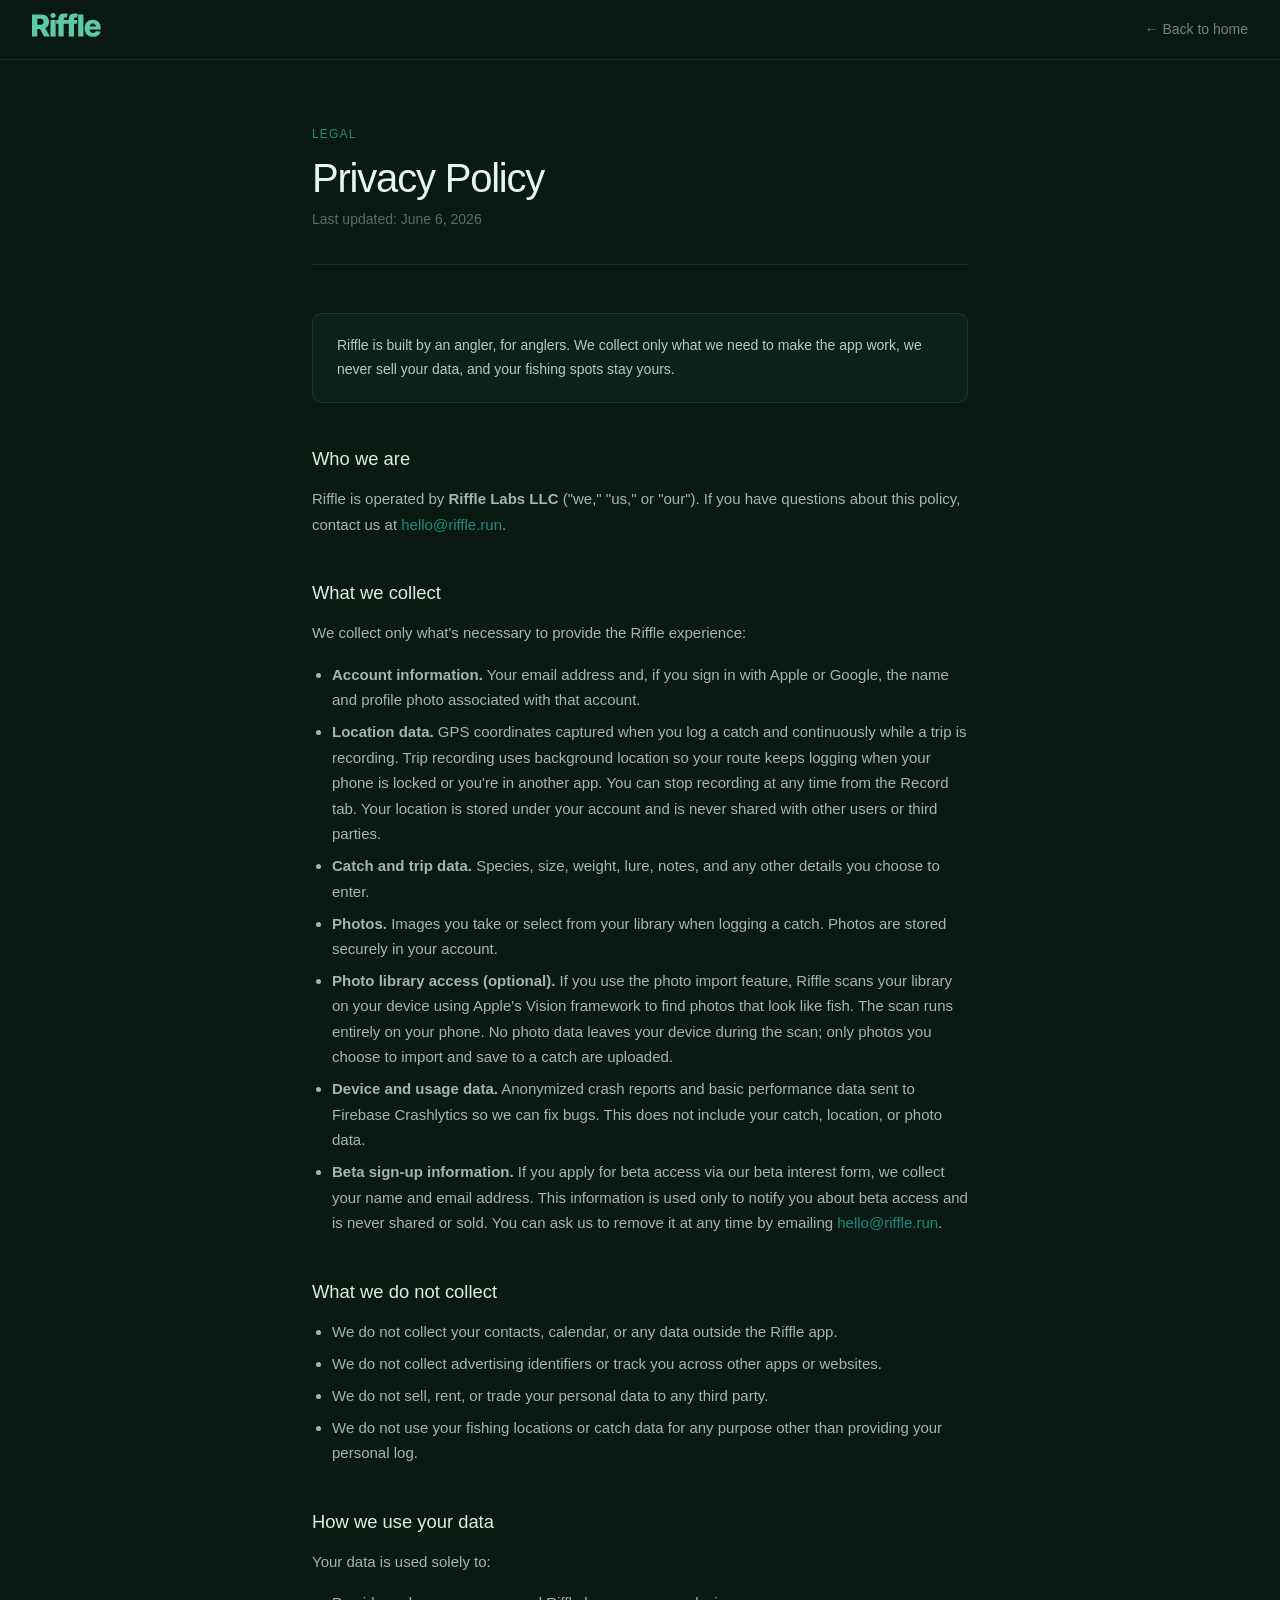
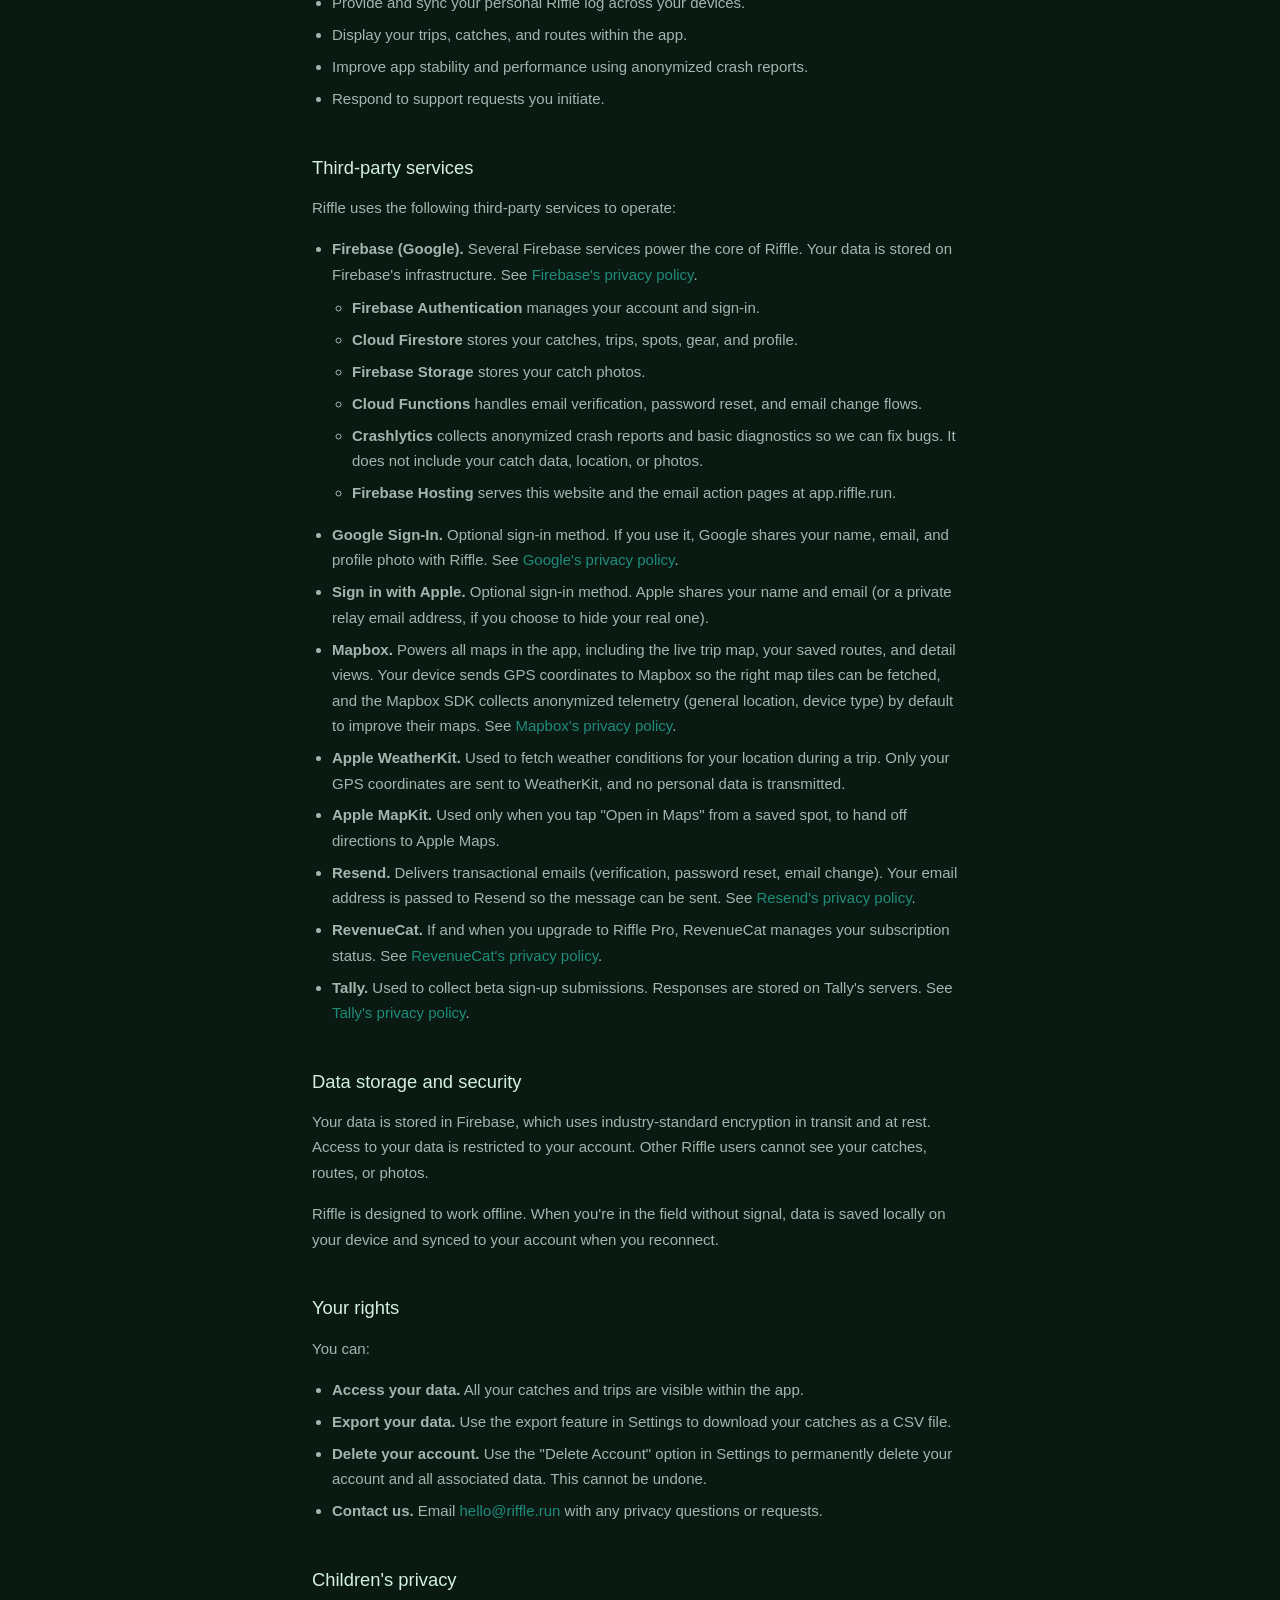
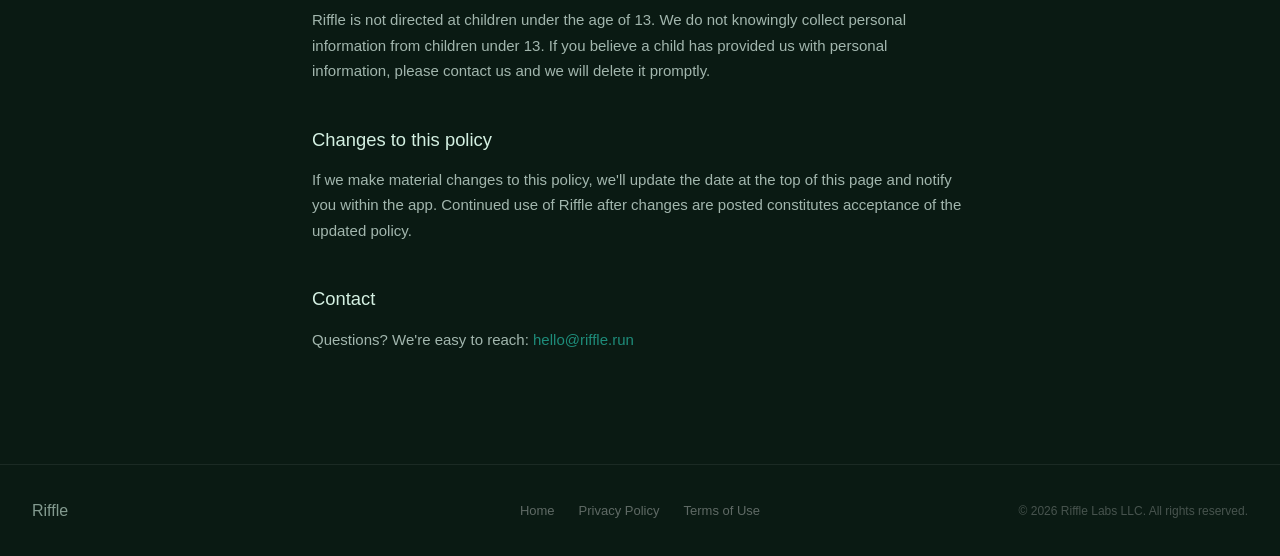
==== commit 714c7cd5: "Refresh legal pages for current stack and strip em dashes site-wide Privacy and terms updated to ref" ====
--- a/privacy.html
+++ b/privacy.html
@@ -3,16 +3,29 @@
 <head>
   <meta charset="UTF-8">
   <meta name="viewport" content="width=device-width, initial-scale=1.0">
-  <title>Privacy Policy — Riffle</title>
-  <meta name="description" content="Riffle privacy policy — we collect only what's needed to make the app work and never sell your data.">
+
+  <!-- Google tag (gtag.js) -->
+  <script async src="https://www.googletagmanager.com/gtag/js?id=G-71ZW9WDT0X"></script>
+  <script>
+    window.dataLayer = window.dataLayer || [];
+    function gtag(){dataLayer.push(arguments);}
+    gtag('js', new Date());
+    gtag('config', 'G-71ZW9WDT0X');
+  </script>
+
+  <title>Riffle Privacy Policy</title>
+  <meta name="description" content="Riffle privacy policy. We collect only what's needed to make the app work, and we never sell your data.">
   <meta name="robots" content="index, follow">
   <link rel="canonical" href="https://riffle.run/privacy.html">
+
+  <!-- Favicon -->
+  <link rel="icon" type="image/x-icon" href="/favicon.ico">
 
   <!-- Open Graph -->
   <meta property="og:type" content="website">
   <meta property="og:url" content="https://riffle.run/privacy.html">
-  <meta property="og:title" content="Privacy Policy — Riffle">
-  <meta property="og:description" content="Riffle privacy policy — we collect only what's needed to make the app work and never sell your data.">
+  <meta property="og:title" content="Riffle Privacy Policy">
+  <meta property="og:description" content="Riffle privacy policy. We collect only what's needed to make the app work, and we never sell your data.">
   <meta property="og:image" content="https://riffle.run/og-image.png">
 
   <link rel="stylesheet" href="global.css">
@@ -80,7 +93,7 @@
 <div class="container">
   <div class="doc-label">Legal</div>
   <h1>Privacy Policy</h1>
-  <p class="doc-meta">Last updated: March 25, 2026</p>
+  <p class="doc-meta">Last updated: June 6, 2026</p>
 
   <div class="highlight-box">
     <p>Riffle is built by an angler, for anglers. We collect only what we need to make the app work, we never sell your data, and your fishing spots stay yours.</p>
@@ -92,12 +105,13 @@
   <h2>What we collect</h2>
   <p>We collect only what's necessary to provide the Riffle experience:</p>
   <ul>
-    <li><strong>Account information</strong> — your email address and, if you sign in with Apple or Google, the name and profile photo associated with that account.</li>
-    <li><strong>Location data</strong> — GPS coordinates captured during trips and when you log a catch. This data is stored under your account and is never shared with other users or third parties.</li>
-    <li><strong>Catch and trip data</strong> — species, size, weight, lure, notes, and any other details you choose to enter.</li>
-    <li><strong>Photos</strong> — images you take or select from your library when logging a catch. Photos are stored securely in your account.</li>
-    <li><strong>Device and usage data</strong> — basic crash reports and performance data to help us fix bugs. This does not include your catch or location data.</li>
-    <li><strong>Beta sign-up information</strong> — if you apply for beta access via our beta interest form, we collect your name and email address. This information is used only to notify you about beta access and is never shared or sold. You can ask us to remove it at any time by emailing <a href="mailto:hello@riffle.run">hello@riffle.run</a>.</li>
+    <li><strong>Account information.</strong> Your email address and, if you sign in with Apple or Google, the name and profile photo associated with that account.</li>
+    <li><strong>Location data.</strong> GPS coordinates captured when you log a catch and continuously while a trip is recording. Trip recording uses background location so your route keeps logging when your phone is locked or you're in another app. You can stop recording at any time from the Record tab. Your location is stored under your account and is never shared with other users or third parties.</li>
+    <li><strong>Catch and trip data.</strong> Species, size, weight, lure, notes, and any other details you choose to enter.</li>
+    <li><strong>Photos.</strong> Images you take or select from your library when logging a catch. Photos are stored securely in your account.</li>
+    <li><strong>Photo library access (optional).</strong> If you use the photo import feature, Riffle scans your library on your device using Apple's Vision framework to find photos that look like fish. The scan runs entirely on your phone. No photo data leaves your device during the scan; only photos you choose to import and save to a catch are uploaded.</li>
+    <li><strong>Device and usage data.</strong> Anonymized crash reports and basic performance data sent to Firebase Crashlytics so we can fix bugs. This does not include your catch, location, or photo data.</li>
+    <li><strong>Beta sign-up information.</strong> If you apply for beta access via our beta interest form, we collect your name and email address. This information is used only to notify you about beta access and is never shared or sold. You can ask us to remove it at any time by emailing <a href="mailto:hello@riffle.run">hello@riffle.run</a>.</li>
   </ul>
 
   <h2>What we do not collect</h2>
@@ -120,24 +134,37 @@
   <h2>Third-party services</h2>
   <p>Riffle uses the following third-party services to operate:</p>
   <ul>
-    <li><strong>Firebase (Google)</strong> — authentication, database, and photo storage. Your data is stored on Firebase's infrastructure. See <a href="https://firebase.google.com/support/privacy" target="_blank">Firebase's privacy policy</a>.</li>
-    <li><strong>Apple WeatherKit</strong> — used to fetch weather conditions for your location during a trip. Only your GPS coordinates are sent to WeatherKit; no personal data is transmitted.</li>
-    <li><strong>Apple MapKit</strong> — used to render maps within the app. No personal data is sent to Apple beyond what Apple's standard frameworks collect.</li>
-    <li><strong>RevenueCat</strong> — used to manage subscriptions if you upgrade to Riffle Pro. See <a href="https://www.revenuecat.com/privacy" target="_blank">RevenueCat's privacy policy</a>. (Applies only to paid subscribers.)</li>
-    <li><strong>Tally</strong> — used to collect beta sign-up submissions. Responses are stored on Tally's servers. See <a href="https://tally.so/help/privacy-policy" target="_blank">Tally's privacy policy</a>.</li>
+    <li><strong>Firebase (Google).</strong> Several Firebase services power the core of Riffle. Your data is stored on Firebase's infrastructure. See <a href="https://firebase.google.com/support/privacy" target="_blank">Firebase's privacy policy</a>.
+      <ul>
+        <li><strong>Firebase Authentication</strong> manages your account and sign-in.</li>
+        <li><strong>Cloud Firestore</strong> stores your catches, trips, spots, gear, and profile.</li>
+        <li><strong>Firebase Storage</strong> stores your catch photos.</li>
+        <li><strong>Cloud Functions</strong> handles email verification, password reset, and email change flows.</li>
+        <li><strong>Crashlytics</strong> collects anonymized crash reports and basic diagnostics so we can fix bugs. It does not include your catch data, location, or photos.</li>
+        <li><strong>Firebase Hosting</strong> serves this website and the email action pages at app.riffle.run.</li>
+      </ul>
+    </li>
+    <li><strong>Google Sign-In.</strong> Optional sign-in method. If you use it, Google shares your name, email, and profile photo with Riffle. See <a href="https://policies.google.com/privacy" target="_blank">Google's privacy policy</a>.</li>
+    <li><strong>Sign in with Apple.</strong> Optional sign-in method. Apple shares your name and email (or a private relay email address, if you choose to hide your real one).</li>
+    <li><strong>Mapbox.</strong> Powers all maps in the app, including the live trip map, your saved routes, and detail views. Your device sends GPS coordinates to Mapbox so the right map tiles can be fetched, and the Mapbox SDK collects anonymized telemetry (general location, device type) by default to improve their maps. See <a href="https://www.mapbox.com/legal/privacy" target="_blank">Mapbox's privacy policy</a>.</li>
+    <li><strong>Apple WeatherKit.</strong> Used to fetch weather conditions for your location during a trip. Only your GPS coordinates are sent to WeatherKit, and no personal data is transmitted.</li>
+    <li><strong>Apple MapKit.</strong> Used only when you tap "Open in Maps" from a saved spot, to hand off directions to Apple Maps.</li>
+    <li><strong>Resend.</strong> Delivers transactional emails (verification, password reset, email change). Your email address is passed to Resend so the message can be sent. See <a href="https://resend.com/legal/privacy-policy" target="_blank">Resend's privacy policy</a>.</li>
+    <li><strong>RevenueCat.</strong> If and when you upgrade to Riffle Pro, RevenueCat manages your subscription status. See <a href="https://www.revenuecat.com/privacy" target="_blank">RevenueCat's privacy policy</a>.</li>
+    <li><strong>Tally.</strong> Used to collect beta sign-up submissions. Responses are stored on Tally's servers. See <a href="https://tally.so/help/privacy-policy" target="_blank">Tally's privacy policy</a>.</li>
   </ul>
 
   <h2>Data storage and security</h2>
-  <p>Your data is stored in Firebase, which uses industry-standard encryption in transit and at rest. Access to your data is restricted to your account — other Riffle users cannot see your catches, routes, or photos.</p>
+  <p>Your data is stored in Firebase, which uses industry-standard encryption in transit and at rest. Access to your data is restricted to your account. Other Riffle users cannot see your catches, routes, or photos.</p>
   <p>Riffle is designed to work offline. When you're in the field without signal, data is saved locally on your device and synced to your account when you reconnect.</p>
 
   <h2>Your rights</h2>
   <p>You can:</p>
   <ul>
-    <li><strong>Access your data</strong> — all your catches and trips are visible within the app.</li>
-    <li><strong>Export your data</strong> — use the export feature in Settings to download your catches as a CSV file.</li>
-    <li><strong>Delete your account</strong> — use the "Delete Account" option in Settings to permanently delete your account and all associated data. This cannot be undone.</li>
-    <li><strong>Contact us</strong> — email <a href="mailto:hello@riffle.run">hello@riffle.run</a> with any privacy questions or requests.</li>
+    <li><strong>Access your data.</strong> All your catches and trips are visible within the app.</li>
+    <li><strong>Export your data.</strong> Use the export feature in Settings to download your catches as a CSV file.</li>
+    <li><strong>Delete your account.</strong> Use the "Delete Account" option in Settings to permanently delete your account and all associated data. This cannot be undone.</li>
+    <li><strong>Contact us.</strong> Email <a href="mailto:hello@riffle.run">hello@riffle.run</a> with any privacy questions or requests.</li>
   </ul>
 
   <h2>Children's privacy</h2>
--- a/global.css
+++ b/global.css
@@ -90,6 +90,121 @@
   }
 }
 
+/* App mockup block slide-in */
+.mockup-block-anim {
+  opacity: 0;
+  transform: translateY(48px);
+  transition: opacity 0.65s ease, transform 0.65s cubic-bezier(0.25, 0.46, 0.45, 0.94);
+}
+.mockup-block-anim.visible {
+  opacity: 1;
+  transform: translateY(0);
+}
+
+/* Hero load animation */
+.hero-anim {
+  opacity: 0;
+  transform: translateY(12px);
+  transition: opacity 0.5s ease, transform 0.5s ease;
+}
+.hero-anim.visible {
+  opacity: 1;
+  transform: translateY(0);
+}
+
+/* Feature card hovers */
+.feature-card {
+  position: relative;
+  transition: transform 0.25s ease, box-shadow 0.25s ease, background 0.25s ease;
+}
+.feature-card::before {
+  content: '';
+  position: absolute;
+  top: 0;
+  left: 50%;
+  right: 50%;
+  height: 2px;
+  background: var(--color-teal);
+  box-shadow: 0 0 10px rgba(30,140,122,0.7);
+  transition: left 0.35s ease, right 0.35s ease;
+  pointer-events: none;
+}
+.feature-icon {
+  transition: background 0.25s ease, box-shadow 0.25s ease, transform 0.25s ease;
+}
+.feature-title {
+  transition: color 0.25s ease;
+}
+@media (hover: hover) {
+  .feature-card:hover::before {
+    left: 0;
+    right: 0;
+  }
+  .feature-card:hover {
+    transform: translateY(-3px);
+    background: #0e2820;
+    box-shadow: 0 12px 32px rgba(0,0,0,0.4);
+  }
+  .feature-card:hover .feature-icon {
+    background: rgba(30,140,122,0.32);
+    box-shadow: 0 0 18px rgba(30,140,122,0.3);
+    transform: scale(1.12);
+  }
+  .feature-card:hover .feature-title {
+    color: #fff;
+  }
+}
+.feature-card.card-active {
+  transform: translateY(-3px);
+  background: #0e2820;
+  box-shadow: 0 12px 32px rgba(0,0,0,0.4);
+}
+.feature-card.card-active::before {
+  left: 0;
+  right: 0;
+}
+.feature-card.card-active .feature-icon {
+  background: rgba(30,140,122,0.32);
+  box-shadow: 0 0 18px rgba(30,140,122,0.3);
+  transform: scale(1.12);
+}
+.feature-card.card-active .feature-title {
+  color: #fff;
+}
+
+/* Scroll reveals */
+.reveal {
+  opacity: 0;
+  transform: translateY(20px);
+  transition: opacity 0.5s ease, transform 0.5s ease;
+}
+.reveal.visible {
+  opacity: 1;
+  transform: translateY(0);
+}
+
+/* Mockup sequential animation */
+.mockup-seq {
+  opacity: 0;
+  transform: translateY(8px);
+  transition: opacity 0.35s ease, transform 0.35s ease;
+}
+.mockup-seq.visible {
+  opacity: 1;
+  transform: translateY(0);
+}
+
+/* Mockup catch row animation */
+.catch-anim {
+  opacity: 0;
+  transform: translateX(-10px);
+  transition: opacity 0.35s ease, transform 0.35s ease;
+}
+.catch-anim.visible {
+  opacity: 1;
+  transform: translateX(0);
+}
+
 @media (max-width: 860px) {
   footer {
     display: flex; flex-direction: column;
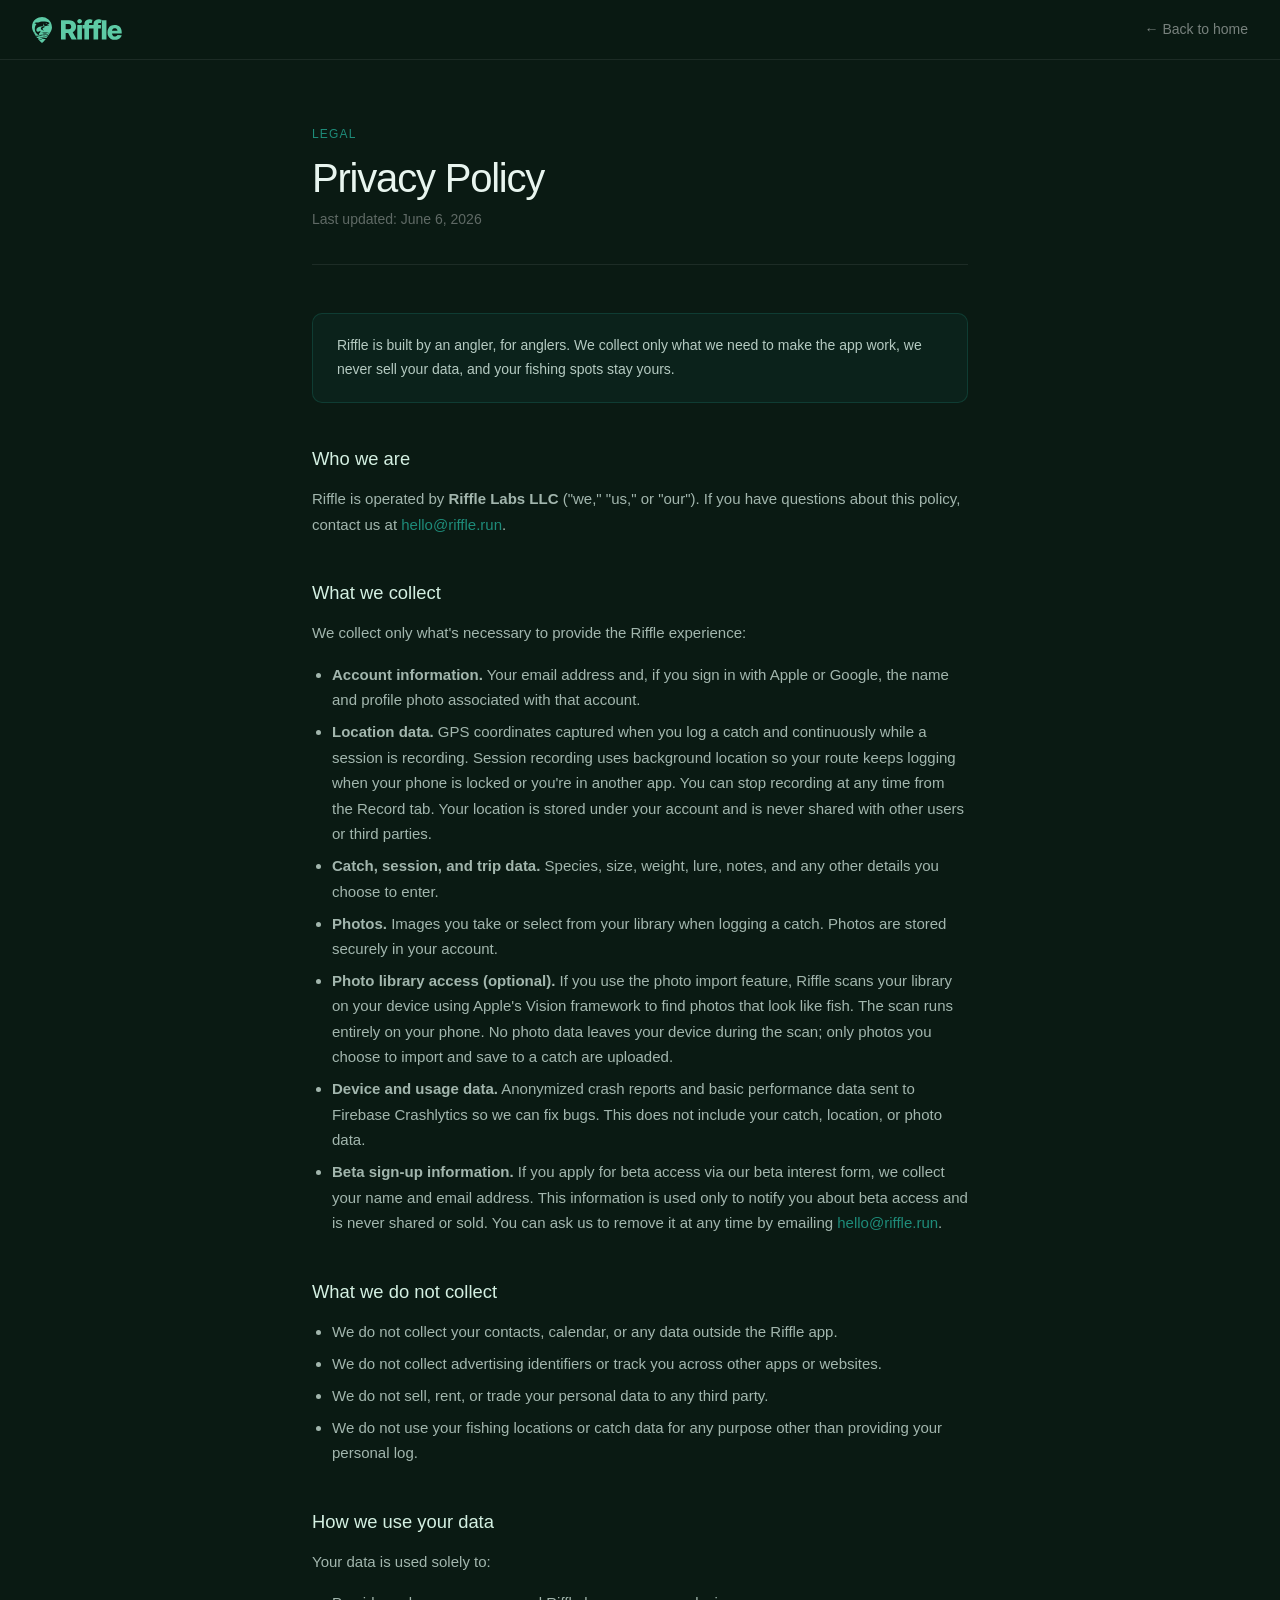
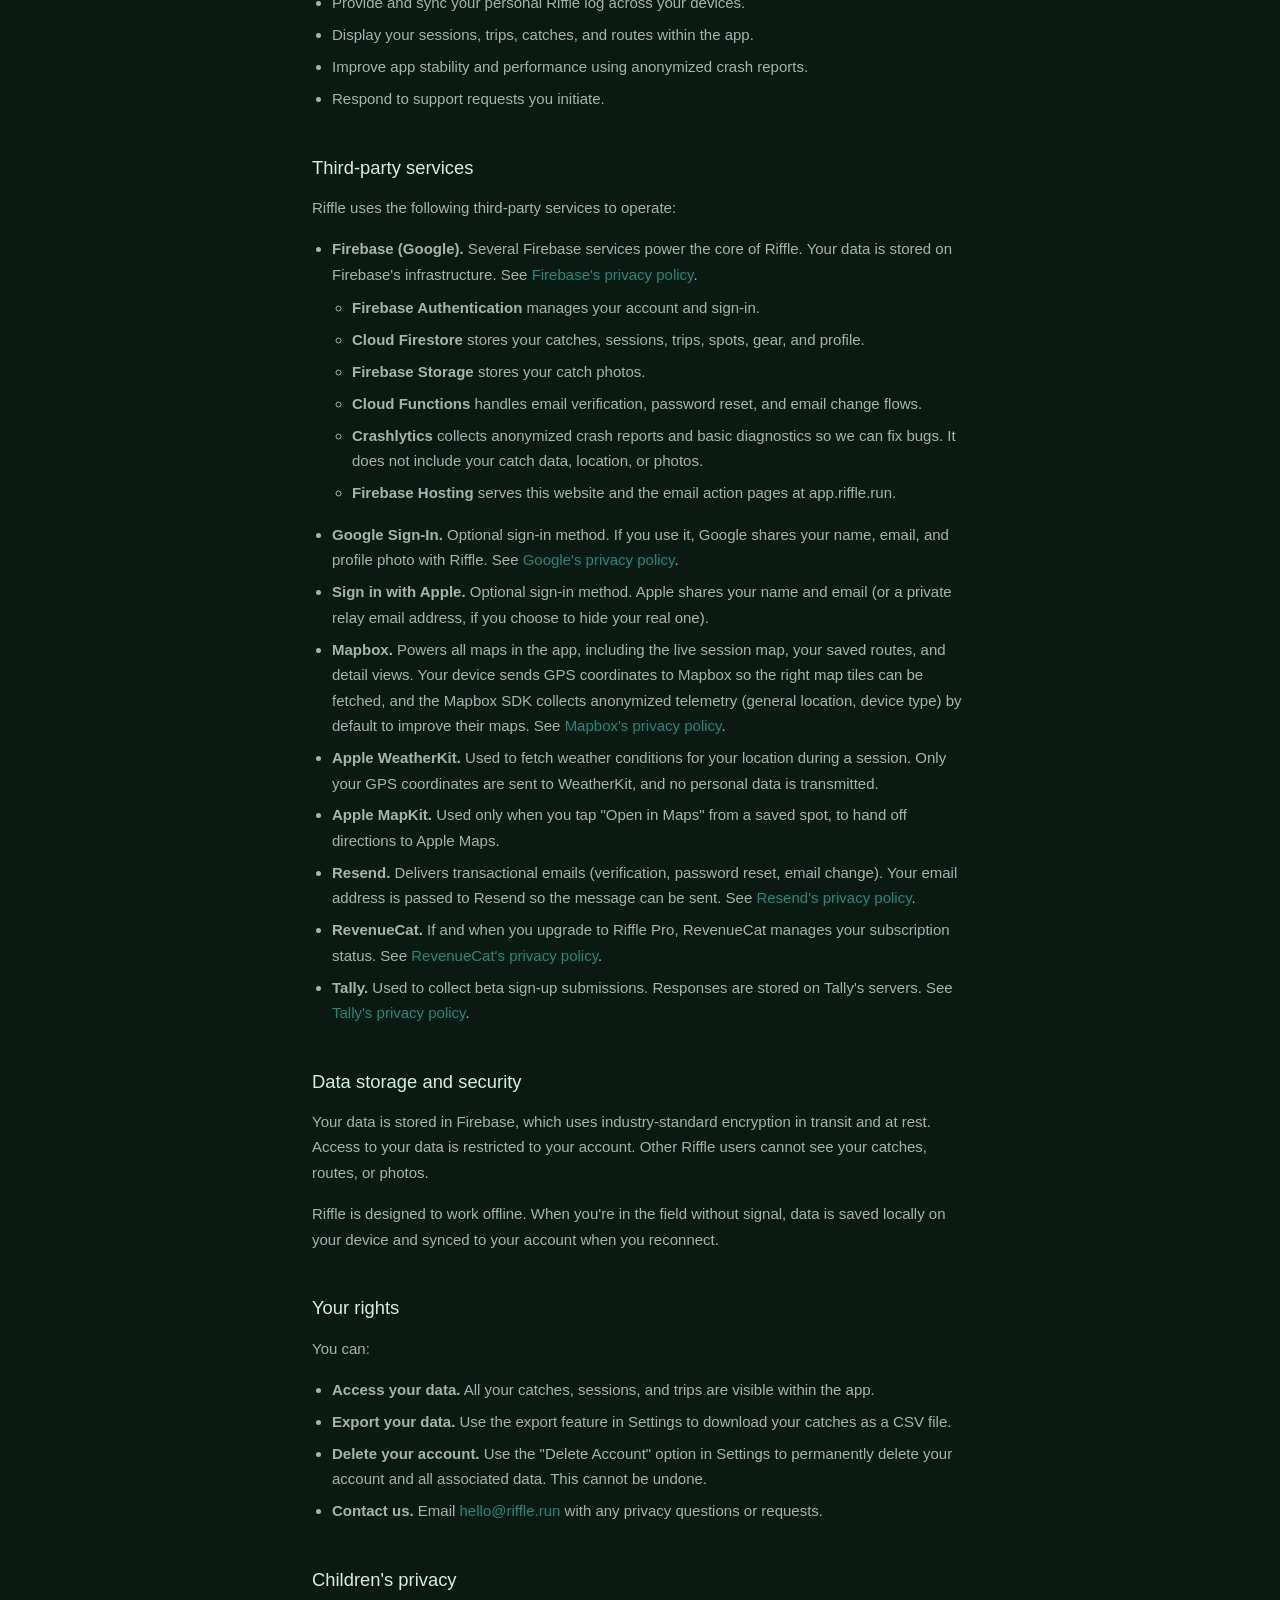
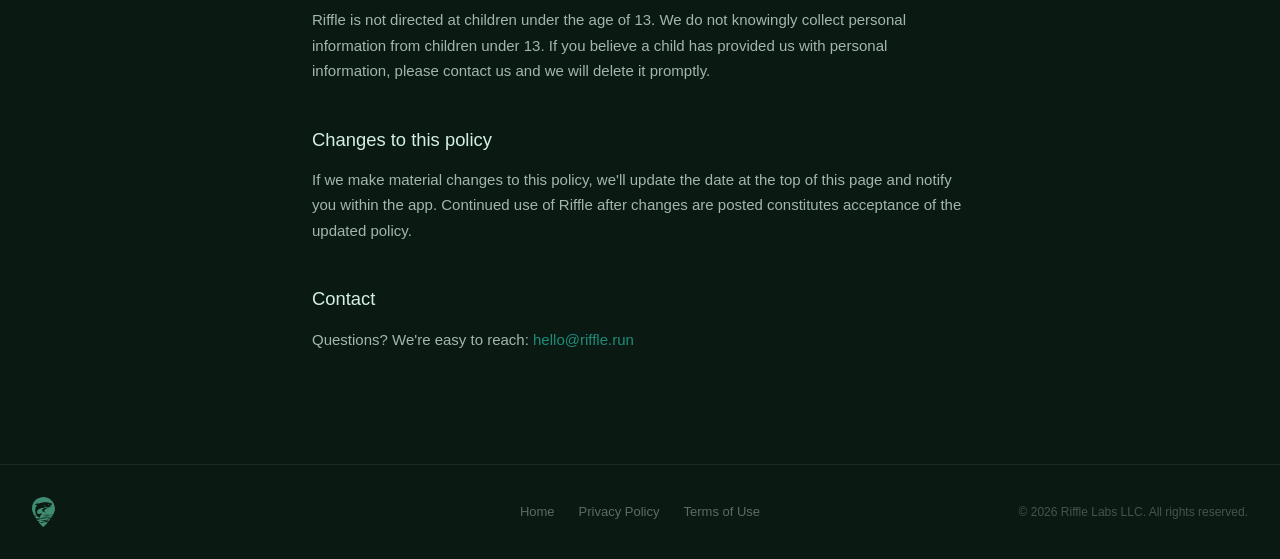
==== commit 84afe021: "Logomark in nav and footer, copy caught up to the app Adds the real logomark (from the app's asset c" ====
--- a/privacy.html
+++ b/privacy.html
@@ -86,7 +86,7 @@
 <body>
 
 <nav>
-  <a href="index.html" class="nav-logo"><img src="Riffle.svg" alt="Riffle" height="24"></a>
+  <a href="index.html" class="nav-logo" aria-label="Riffle home"><img src="logomark.svg" alt="" class="logomark"><img src="Riffle.svg" alt="Riffle" class="wordmark"></a>
   <a href="index.html" class="nav-back">← Back to home</a>
 </nav>
 
@@ -106,8 +106,8 @@
   <p>We collect only what's necessary to provide the Riffle experience:</p>
   <ul>
     <li><strong>Account information.</strong> Your email address and, if you sign in with Apple or Google, the name and profile photo associated with that account.</li>
-    <li><strong>Location data.</strong> GPS coordinates captured when you log a catch and continuously while a trip is recording. Trip recording uses background location so your route keeps logging when your phone is locked or you're in another app. You can stop recording at any time from the Record tab. Your location is stored under your account and is never shared with other users or third parties.</li>
-    <li><strong>Catch and trip data.</strong> Species, size, weight, lure, notes, and any other details you choose to enter.</li>
+    <li><strong>Location data.</strong> GPS coordinates captured when you log a catch and continuously while a session is recording. Session recording uses background location so your route keeps logging when your phone is locked or you're in another app. You can stop recording at any time from the Record tab. Your location is stored under your account and is never shared with other users or third parties.</li>
+    <li><strong>Catch, session, and trip data.</strong> Species, size, weight, lure, notes, and any other details you choose to enter.</li>
     <li><strong>Photos.</strong> Images you take or select from your library when logging a catch. Photos are stored securely in your account.</li>
     <li><strong>Photo library access (optional).</strong> If you use the photo import feature, Riffle scans your library on your device using Apple's Vision framework to find photos that look like fish. The scan runs entirely on your phone. No photo data leaves your device during the scan; only photos you choose to import and save to a catch are uploaded.</li>
     <li><strong>Device and usage data.</strong> Anonymized crash reports and basic performance data sent to Firebase Crashlytics so we can fix bugs. This does not include your catch, location, or photo data.</li>
@@ -126,7 +126,7 @@
   <p>Your data is used solely to:</p>
   <ul>
     <li>Provide and sync your personal Riffle log across your devices.</li>
-    <li>Display your trips, catches, and routes within the app.</li>
+    <li>Display your sessions, trips, catches, and routes within the app.</li>
     <li>Improve app stability and performance using anonymized crash reports.</li>
     <li>Respond to support requests you initiate.</li>
   </ul>
@@ -137,7 +137,7 @@
     <li><strong>Firebase (Google).</strong> Several Firebase services power the core of Riffle. Your data is stored on Firebase's infrastructure. See <a href="https://firebase.google.com/support/privacy" target="_blank">Firebase's privacy policy</a>.
       <ul>
         <li><strong>Firebase Authentication</strong> manages your account and sign-in.</li>
-        <li><strong>Cloud Firestore</strong> stores your catches, trips, spots, gear, and profile.</li>
+        <li><strong>Cloud Firestore</strong> stores your catches, sessions, trips, spots, gear, and profile.</li>
         <li><strong>Firebase Storage</strong> stores your catch photos.</li>
         <li><strong>Cloud Functions</strong> handles email verification, password reset, and email change flows.</li>
         <li><strong>Crashlytics</strong> collects anonymized crash reports and basic diagnostics so we can fix bugs. It does not include your catch data, location, or photos.</li>
@@ -146,8 +146,8 @@
     </li>
     <li><strong>Google Sign-In.</strong> Optional sign-in method. If you use it, Google shares your name, email, and profile photo with Riffle. See <a href="https://policies.google.com/privacy" target="_blank">Google's privacy policy</a>.</li>
     <li><strong>Sign in with Apple.</strong> Optional sign-in method. Apple shares your name and email (or a private relay email address, if you choose to hide your real one).</li>
-    <li><strong>Mapbox.</strong> Powers all maps in the app, including the live trip map, your saved routes, and detail views. Your device sends GPS coordinates to Mapbox so the right map tiles can be fetched, and the Mapbox SDK collects anonymized telemetry (general location, device type) by default to improve their maps. See <a href="https://www.mapbox.com/legal/privacy" target="_blank">Mapbox's privacy policy</a>.</li>
-    <li><strong>Apple WeatherKit.</strong> Used to fetch weather conditions for your location during a trip. Only your GPS coordinates are sent to WeatherKit, and no personal data is transmitted.</li>
+    <li><strong>Mapbox.</strong> Powers all maps in the app, including the live session map, your saved routes, and detail views. Your device sends GPS coordinates to Mapbox so the right map tiles can be fetched, and the Mapbox SDK collects anonymized telemetry (general location, device type) by default to improve their maps. See <a href="https://www.mapbox.com/legal/privacy" target="_blank">Mapbox's privacy policy</a>.</li>
+    <li><strong>Apple WeatherKit.</strong> Used to fetch weather conditions for your location during a session. Only your GPS coordinates are sent to WeatherKit, and no personal data is transmitted.</li>
     <li><strong>Apple MapKit.</strong> Used only when you tap "Open in Maps" from a saved spot, to hand off directions to Apple Maps.</li>
     <li><strong>Resend.</strong> Delivers transactional emails (verification, password reset, email change). Your email address is passed to Resend so the message can be sent. See <a href="https://resend.com/legal/privacy-policy" target="_blank">Resend's privacy policy</a>.</li>
     <li><strong>RevenueCat.</strong> If and when you upgrade to Riffle Pro, RevenueCat manages your subscription status. See <a href="https://www.revenuecat.com/privacy" target="_blank">RevenueCat's privacy policy</a>.</li>
@@ -161,7 +161,7 @@
   <h2>Your rights</h2>
   <p>You can:</p>
   <ul>
-    <li><strong>Access your data.</strong> All your catches and trips are visible within the app.</li>
+    <li><strong>Access your data.</strong> All your catches, sessions, and trips are visible within the app.</li>
     <li><strong>Export your data.</strong> Use the export feature in Settings to download your catches as a CSV file.</li>
     <li><strong>Delete your account.</strong> Use the "Delete Account" option in Settings to permanently delete your account and all associated data. This cannot be undone.</li>
     <li><strong>Contact us.</strong> Email <a href="mailto:hello@riffle.run">hello@riffle.run</a> with any privacy questions or requests.</li>
@@ -178,7 +178,7 @@
 </div>
 
 <footer>
-  <div class="footer-logo">Riffle</div>
+  <div class="footer-logo"><img src="logomark.svg" alt="Riffle"></div>
   <div class="footer-links">
     <a href="index.html">Home</a>
     <a href="privacy.html">Privacy Policy</a>
--- a/global.css
+++ b/global.css
@@ -52,8 +52,10 @@
   backdrop-filter: blur(8px);
   border-bottom-color: var(--color-border-nav);
 }
-.nav-logo { font-size: 20px; font-weight: 500; letter-spacing: -0.02em; color: var(--color-text-soft); text-decoration: none; }
+.nav-logo { display: flex; align-items: center; gap: 9px; font-size: 20px; font-weight: 500; letter-spacing: -0.02em; color: var(--color-text-soft); text-decoration: none; }
 .nav-logo span { color: var(--color-teal); }
+.nav-logo .logomark { height: 26px; width: auto; display: block; }
+.nav-logo .wordmark { height: 21px; width: auto; display: block; }
 .nav-links { display: flex; gap: var(--space-md); align-items: center; }
 .nav-links a { font-size: 14px; color: rgba(240,237,232,0.65); text-decoration: none; transition: color 0.2s; }
 .nav-links a:hover { color: var(--color-text-soft); }
@@ -75,7 +77,8 @@
   align-items: center; gap: var(--space-sm);
 }
 .footer-copy { justify-self: end; }
-.footer-logo { font-size: 16px; font-weight: 500; color: rgba(212,240,226,0.6); }
+.footer-logo { font-size: 16px; font-weight: 500; color: rgba(212,240,226,0.6); display: flex; align-items: center; }
+.footer-logo img { height: 30px; width: auto; display: block; opacity: 0.65; }
 .footer-links { display: flex; gap: var(--space-md); flex-wrap: wrap; }
 .footer-links a { font-size: 13px; color: rgba(255,255,255,0.35); text-decoration: none; transition: color 0.2s; }
 .footer-links a:hover { color: rgba(255,255,255,0.65); }
@@ -154,23 +157,6 @@
     color: #fff;
   }
 }
-.feature-card.card-active {
-  transform: translateY(-3px);
-  background: #0e2820;
-  box-shadow: 0 12px 32px rgba(0,0,0,0.4);
-}
-.feature-card.card-active::before {
-  left: 0;
-  right: 0;
-}
-.feature-card.card-active .feature-icon {
-  background: rgba(30,140,122,0.32);
-  box-shadow: 0 0 18px rgba(30,140,122,0.3);
-  transform: scale(1.12);
-}
-.feature-card.card-active .feature-title {
-  color: #fff;
-}
 
 /* Scroll reveals */
 .reveal {
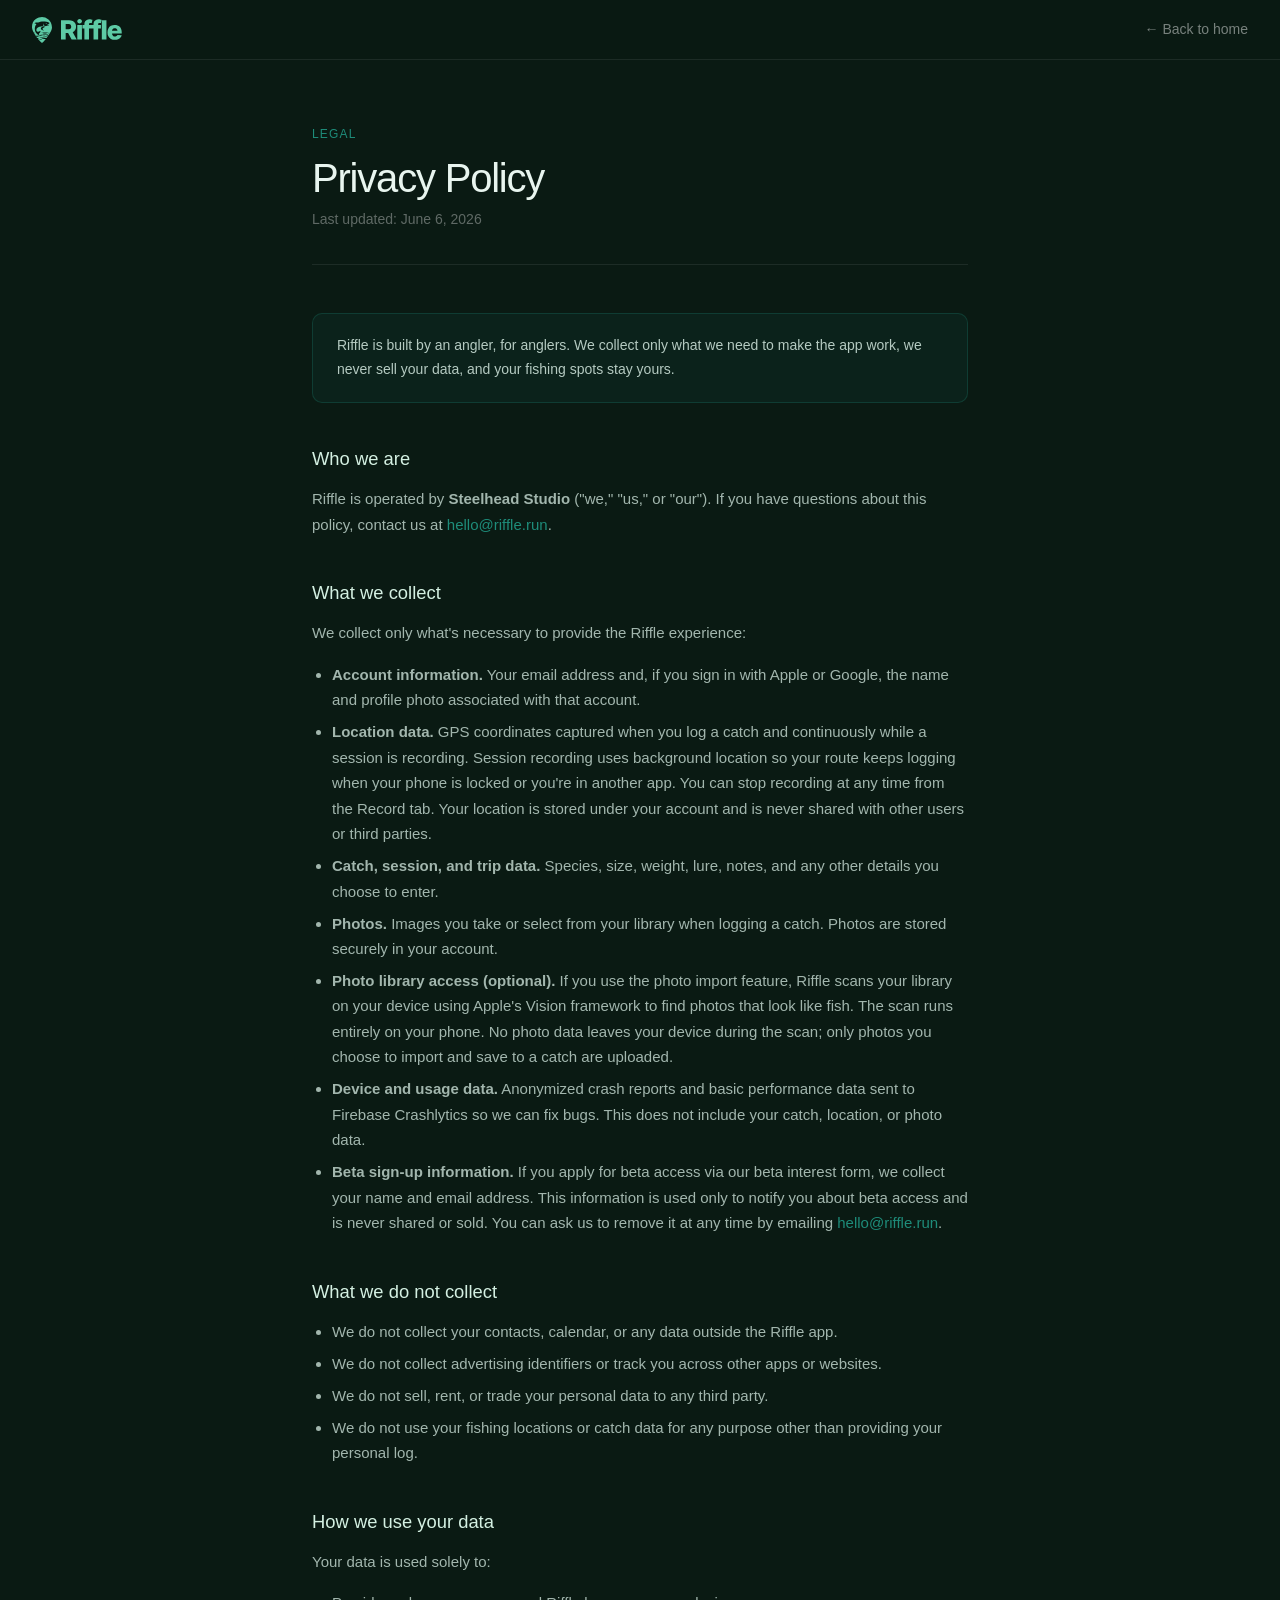
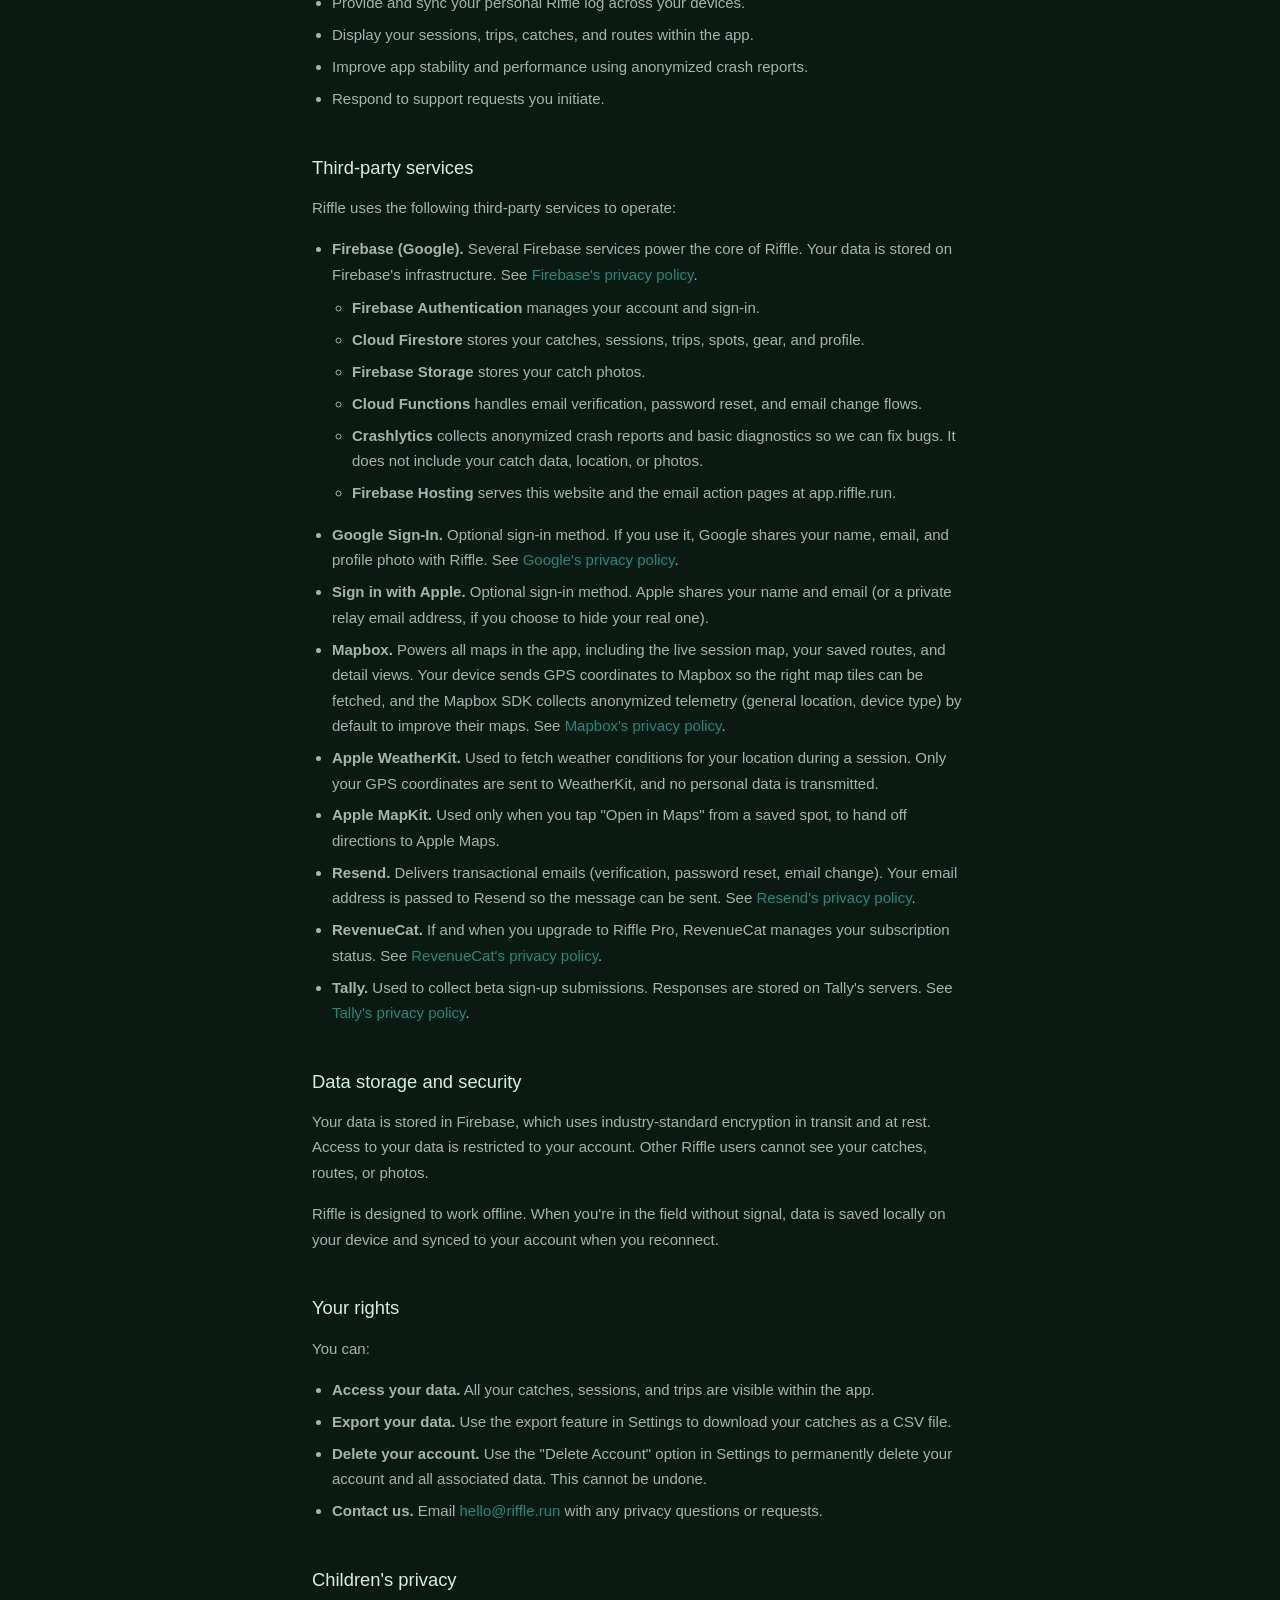
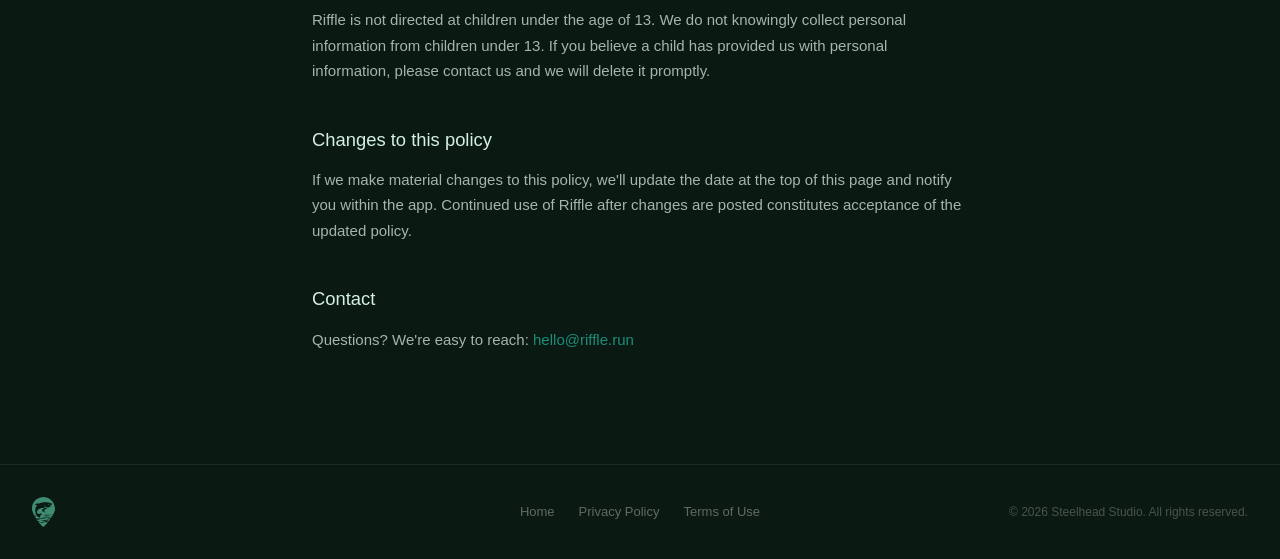
==== commit bb9f19b2: "Copy catches up to the week; Steelhead Studio takes attribution Morning-of trip reminders, share-car" ====
--- a/privacy.html
+++ b/privacy.html
@@ -100,7 +100,7 @@
   </div>
 
   <h2>Who we are</h2>
-  <p>Riffle is operated by <strong>Riffle Labs LLC</strong> ("we," "us," or "our"). If you have questions about this policy, contact us at <a href="mailto:hello@riffle.run">hello@riffle.run</a>.</p>
+  <p>Riffle is operated by <strong>Steelhead Studio</strong> ("we," "us," or "our"). If you have questions about this policy, contact us at <a href="mailto:hello@riffle.run">hello@riffle.run</a>.</p>
 
   <h2>What we collect</h2>
   <p>We collect only what's necessary to provide the Riffle experience:</p>
@@ -184,7 +184,7 @@
     <a href="privacy.html">Privacy Policy</a>
     <a href="terms.html">Terms of Use</a>
   </div>
-  <div class="footer-copy">© 2026 Riffle Labs LLC. All rights reserved.</div>
+  <div class="footer-copy">© 2026 Steelhead Studio. All rights reserved.</div>
 </footer>
 
 <script>
